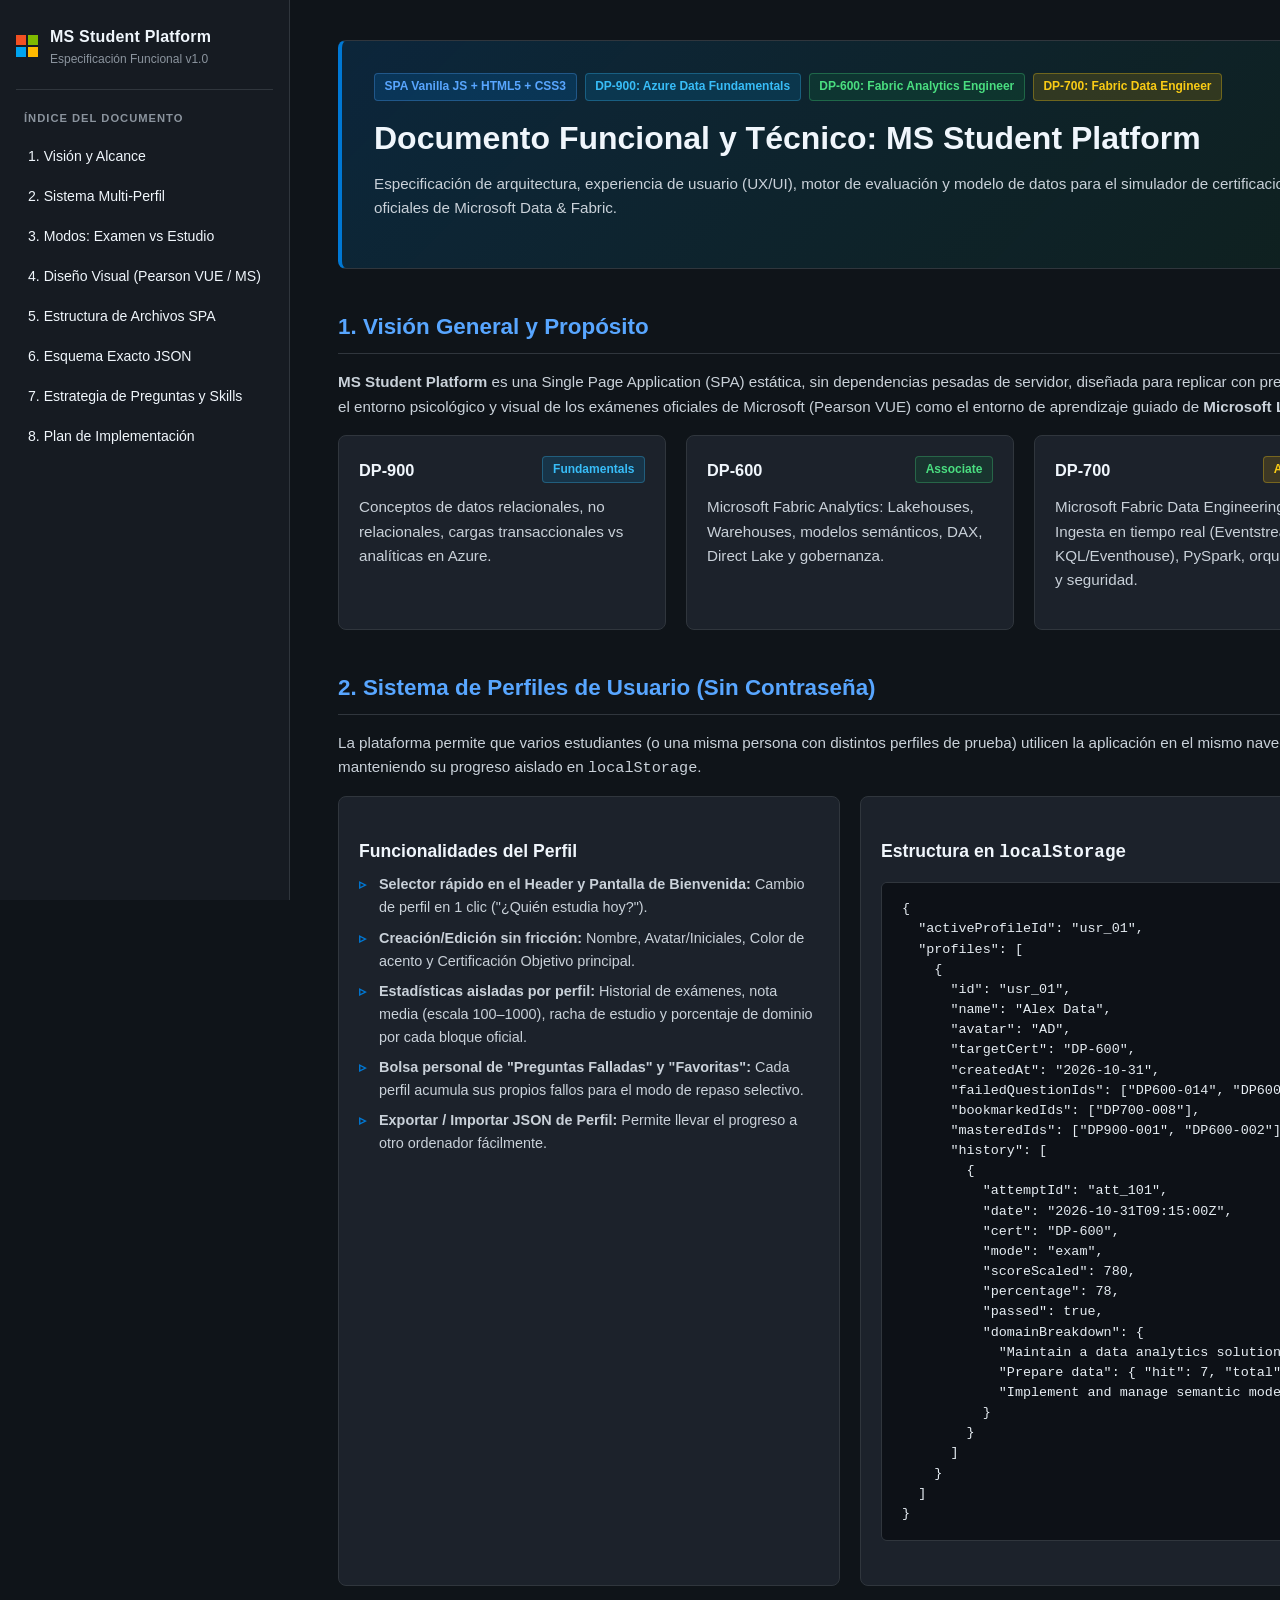
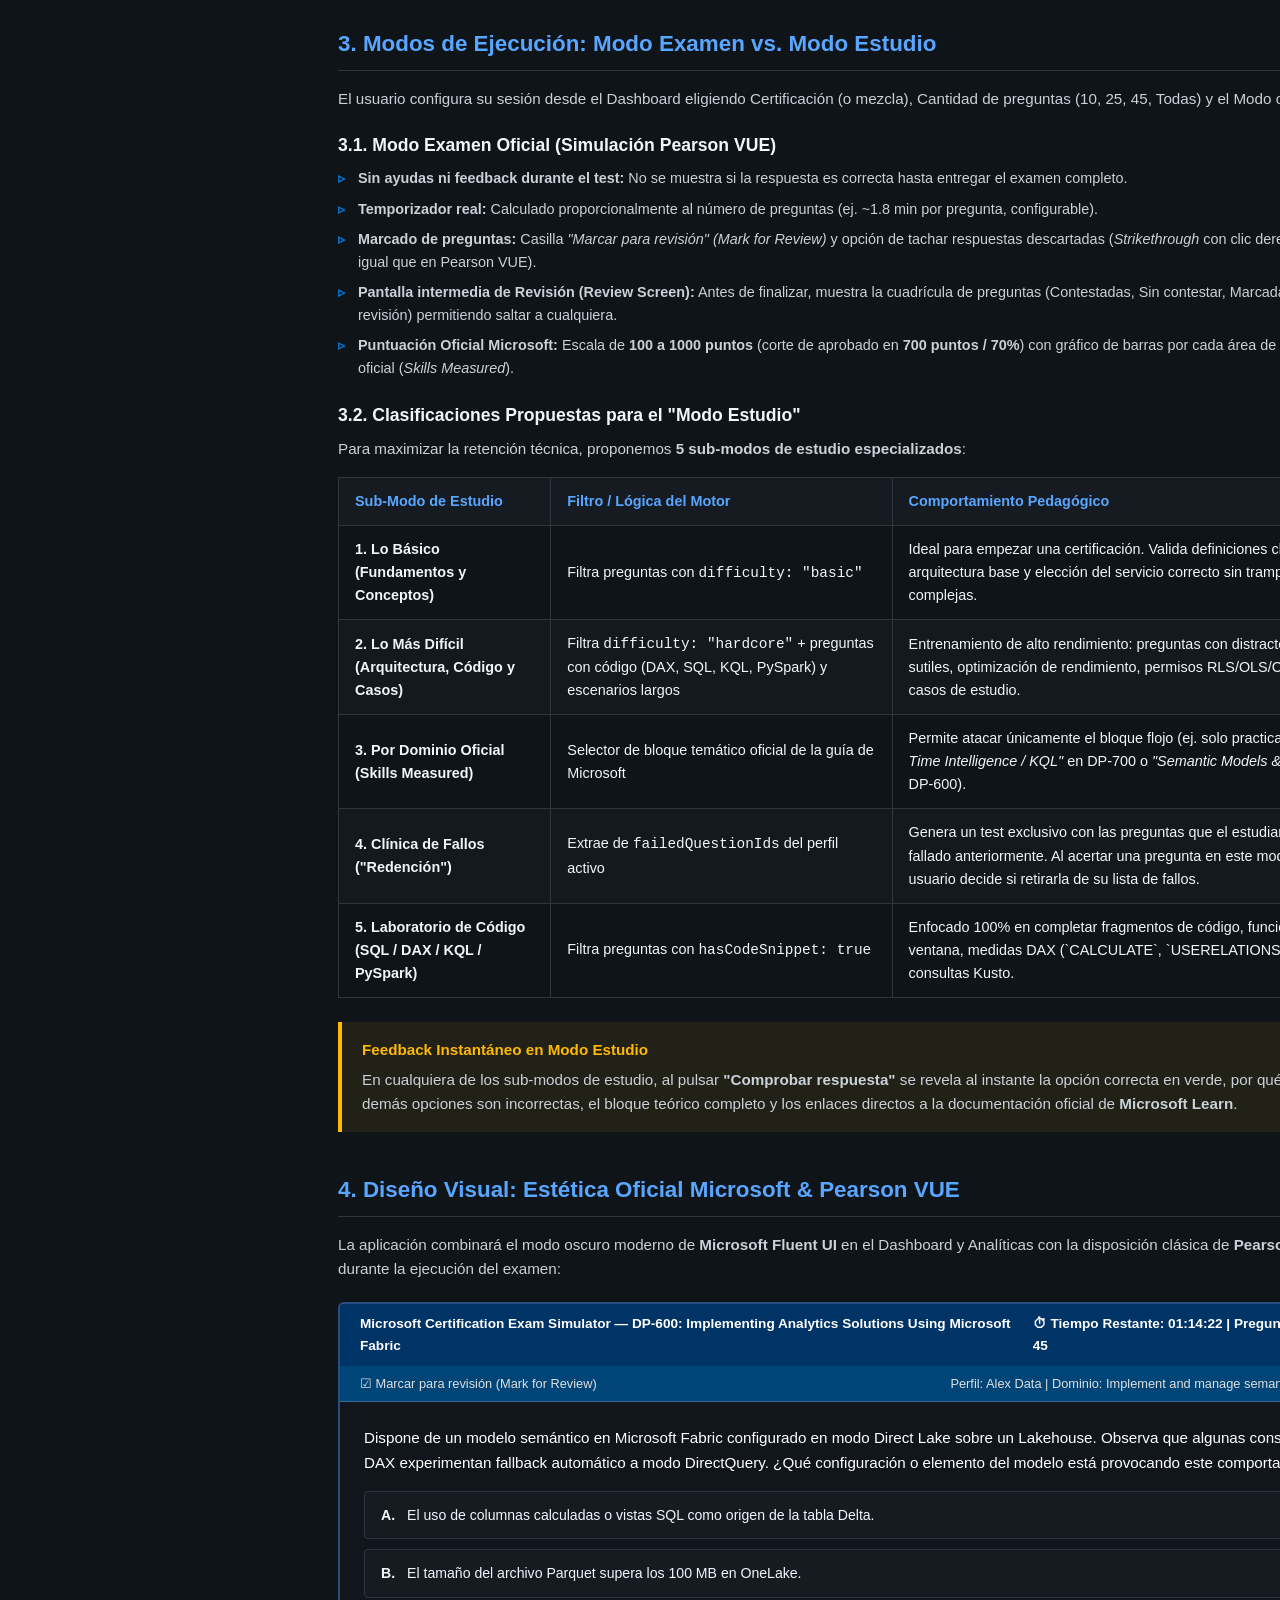
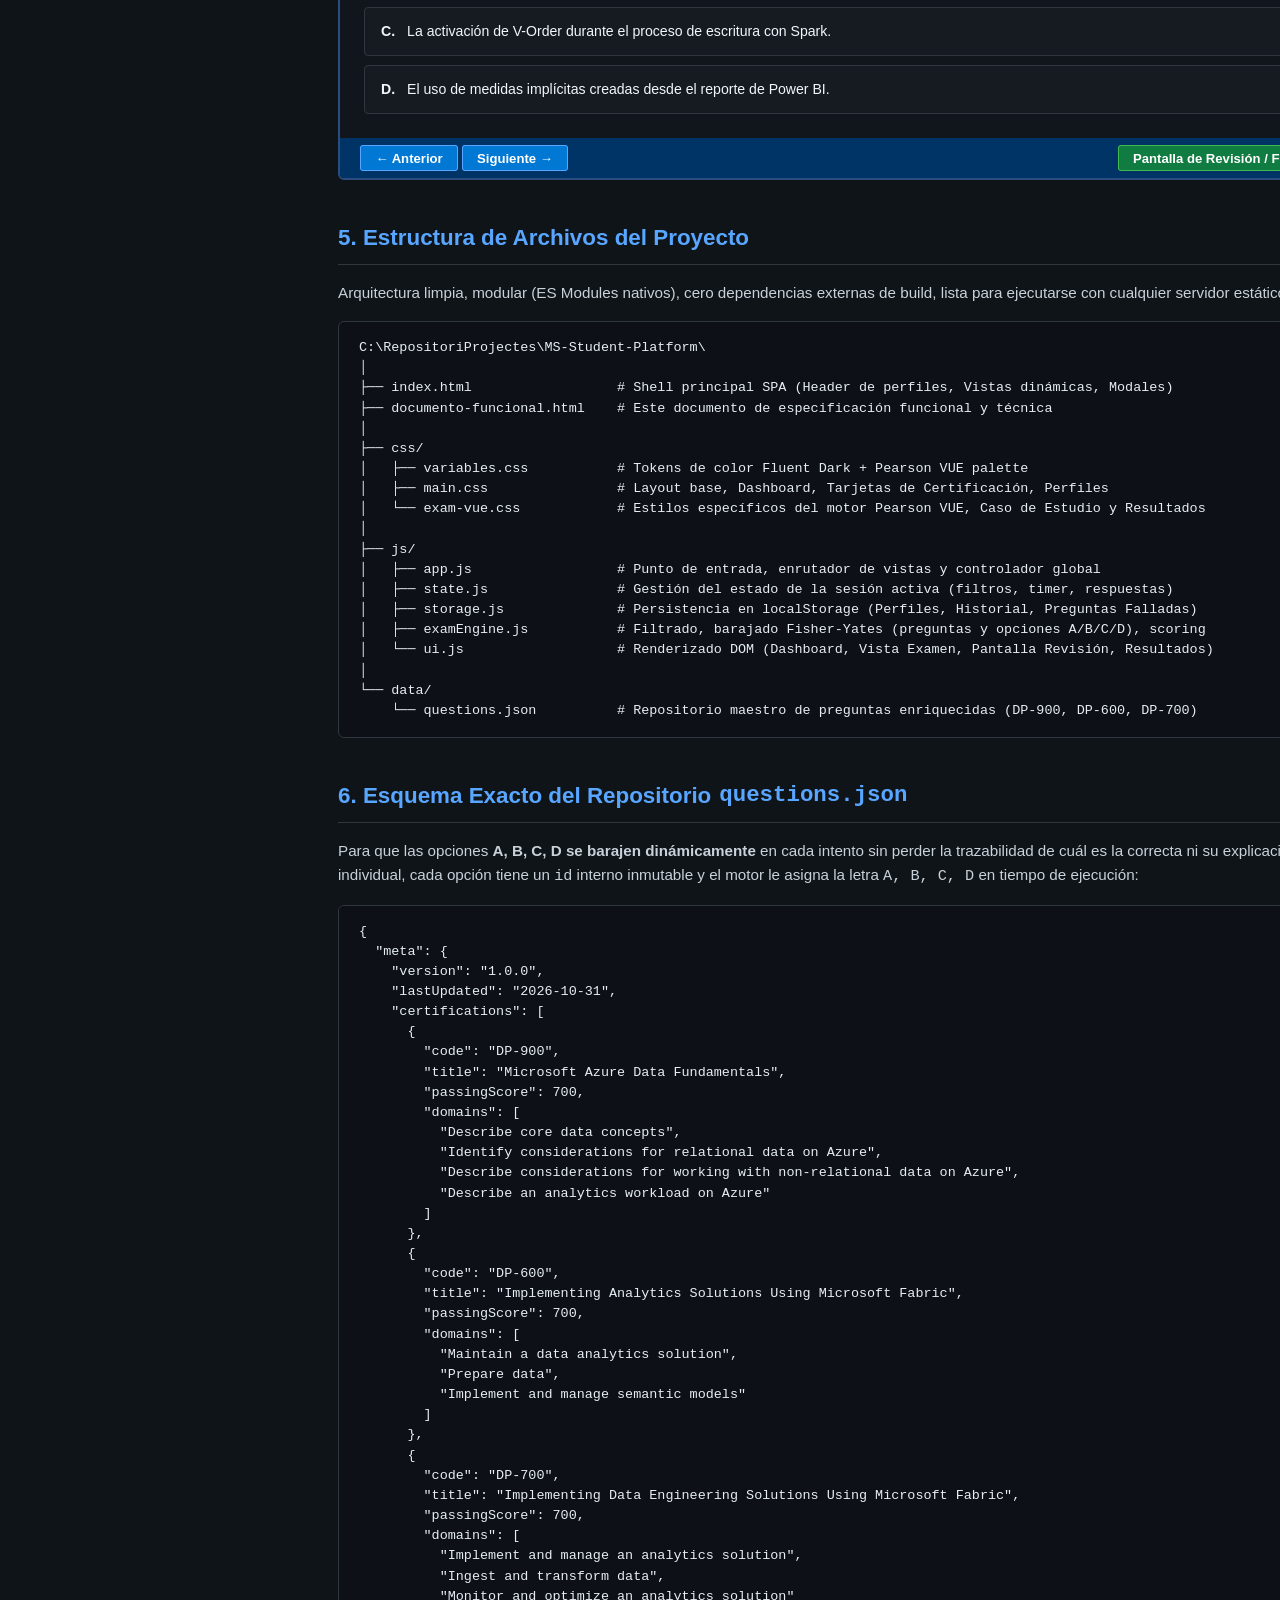
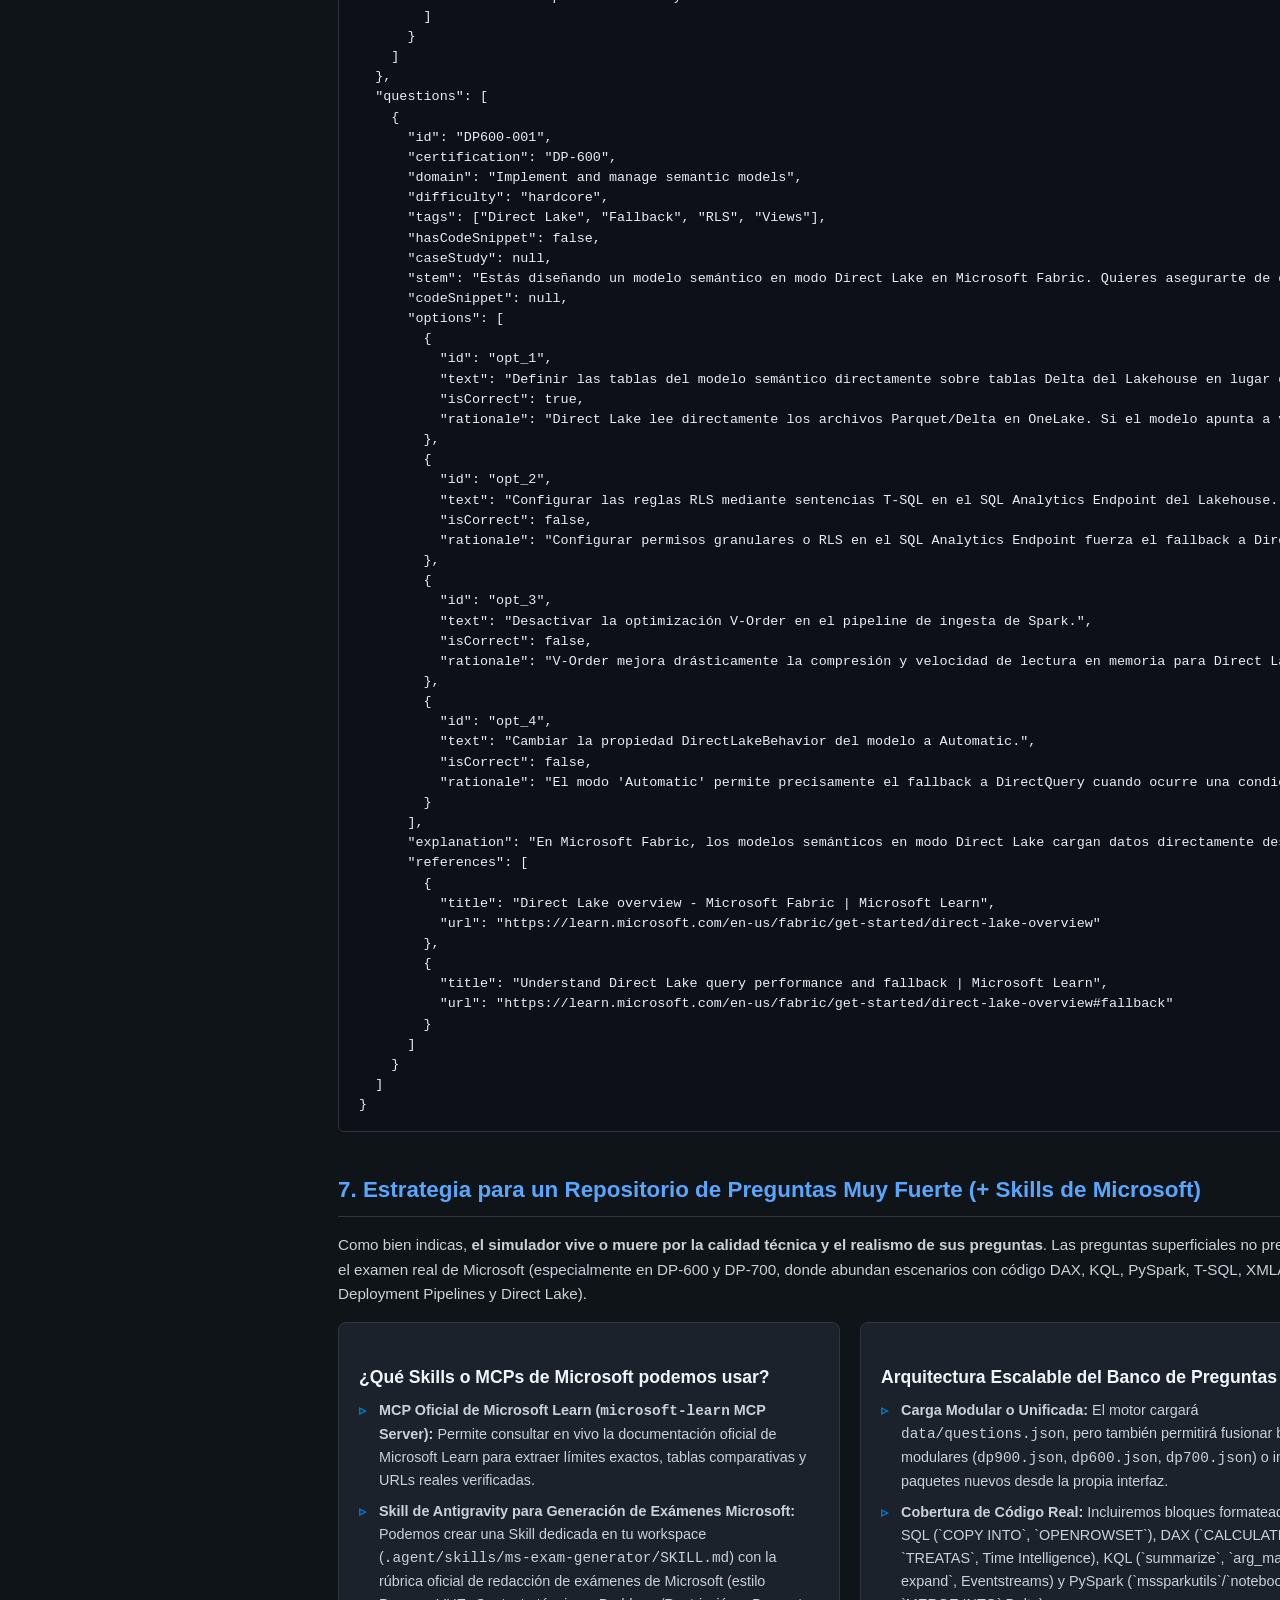
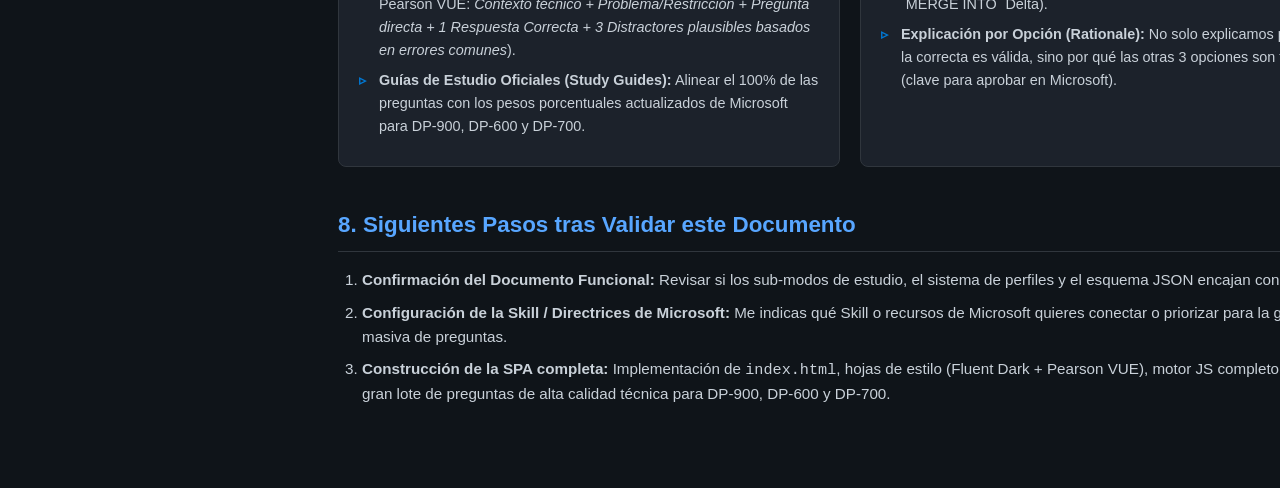
==== documento-funcional.html @ 96b25eed "feat: initial release of MS Student Platform SPA (DP-900, DP-600, DP-700)" ====
<!DOCTYPE html>
<html lang="es" class="dark">
<head>
  <meta charset="UTF-8" />
  <meta name="viewport" content="width=device-width, initial-scale=1.0" />
  <title>Documento Funcional y Técnico — MS Student Platform</title>
  <style>
    :root {
      --bg-primary: #0f1419;
      --bg-secondary: #161b22;
      --bg-card: #1c222b;
      --bg-vue-header: #003366;
      --bg-vue-bar: #004578;
      --text-primary: #f0f6fc;
      --text-secondary: #8b949e;
      --accent-ms: #0078d4;
      --accent-ms-hover: #2b88d8;
      --accent-fabric: #107c41;
      --accent-gold: #ffb900;
      --accent-danger: #f85149;
      --accent-success: #3fb950;
      --border-color: #30363d;
      --code-bg: #0d1117;
      --font-sans: 'Segoe UI', -apple-system, BlinkMacSystemFont, Roboto, Helvetica, Arial, sans-serif;
      --font-mono: 'Cascadia Code', 'Consolas', monospace;
    }

    * {
      box-sizing: border-box;
      margin: 0;
      padding: 0;
    }

    body {
      background-color: var(--bg-primary);
      color: var(--text-primary);
      font-family: var(--font-sans);
      line-height: 1.6;
      display: flex;
      min-height: 100vh;
    }

    /* Sidebar Navigation */
    aside.sidebar {
      width: 290px;
      background-color: var(--bg-secondary);
      border-right: 1px solid var(--border-color);
      position: fixed;
      top: 0;
      left: 0;
      bottom: 0;
      overflow-y: auto;
      padding: 1.5rem 1rem;
    }

    .brand {
      display: flex;
      align-items: center;
      gap: 0.75rem;
      padding-bottom: 1.25rem;
      margin-bottom: 1.25rem;
      border-bottom: 1px solid var(--border-color);
    }

    .ms-logo {
      display: grid;
      grid-template-columns: repeat(2, 10px);
      gap: 2px;
    }
    .ms-logo span { width: 10px; height: 10px; display: block; }
    .ms-logo span:nth-child(1) { background: #f25022; }
    .ms-logo span:nth-child(2) { background: #7fba00; }
    .ms-logo span:nth-child(3) { background: #00a4ef; }
    .ms-logo span:nth-child(4) { background: #ffb900; }

    .brand-title {
      font-size: 1rem;
      font-weight: 700;
      letter-spacing: 0.2px;
    }
    .brand-sub {
      font-size: 0.75rem;
      color: var(--text-secondary);
      display: block;
    }

    .nav-section-title {
      font-size: 0.7rem;
      text-transform: uppercase;
      letter-spacing: 1px;
      color: var(--text-secondary);
      margin: 1rem 0 0.5rem 0.5rem;
      font-weight: 600;
    }

    .nav-list {
      list-style: none;
    }

    .nav-list li a {
      display: block;
      padding: 0.55rem 0.75rem;
      color: var(--text-primary);
      text-decoration: none;
      font-size: 0.88rem;
      border-radius: 6px;
      transition: background 0.15s, color 0.15s;
    }

    .nav-list li a:hover {
      background-color: rgba(0, 120, 212, 0.15);
      color: #58a6ff;
    }

    /* Main Content */
    main.content {
      margin-left: 290px;
      flex: 1;
      max-width: 1120px;
      padding: 2.5rem 3rem 5rem;
    }

    .doc-header {
      background: linear-gradient(135deg, rgba(0,120,212,0.18), rgba(16,124,65,0.12));
      border: 1px solid var(--border-color);
      border-left: 4px solid var(--accent-ms);
      border-radius: 8px;
      padding: 2rem;
      margin-bottom: 2.5rem;
    }

    .badge-row {
      display: flex;
      flex-wrap: wrap;
      gap: 0.5rem;
      margin-bottom: 0.75rem;
    }

    .badge {
      font-size: 0.75rem;
      font-weight: 600;
      padding: 0.2rem 0.6rem;
      border-radius: 4px;
      background: rgba(0, 120, 212, 0.2);
      color: #58a6ff;
      border: 1px solid rgba(88, 166, 255, 0.3);
    }

    .badge.dp900 { background: rgba(0, 164, 239, 0.15); color: #38bdf8; border-color: rgba(56, 189, 248, 0.3); }
    .badge.dp600 { background: rgba(16, 124, 65, 0.2); color: #4ade80; border-color: rgba(74, 222, 128, 0.3); }
    .badge.dp700 { background: rgba(255, 185, 0, 0.15); color: #facc15; border-color: rgba(250, 204, 21, 0.3); }

    h1 {
      font-size: 2rem;
      margin-bottom: 0.5rem;
    }

    h2 {
      font-size: 1.4rem;
      margin: 2.5rem 0 1rem;
      padding-bottom: 0.5rem;
      border-bottom: 1px solid var(--border-color);
      color: #58a6ff;
      display: flex;
      align-items: center;
      gap: 0.5rem;
    }

    h3 {
      font-size: 1.1rem;
      margin: 1.25rem 0 0.5rem;
      color: var(--text-primary);
    }

    p {
      color: #c9d1d9;
      margin-bottom: 1rem;
      font-size: 0.95rem;
    }

    .grid-2, .grid-3 {
      display: grid;
      gap: 1.25rem;
      margin: 1rem 0 1.5rem;
    }
    .grid-2 { grid-template-columns: repeat(auto-fit, minmax(320px, 1fr)); }
    .grid-3 { grid-template-columns: repeat(auto-fit, minmax(260px, 1fr)); }

    .card {
      background-color: var(--bg-card);
      border: 1px solid var(--border-color);
      border-radius: 8px;
      padding: 1.25rem;
    }

    .card-header {
      display: flex;
      justify-content: space-between;
      align-items: center;
      margin-bottom: 0.75rem;
    }

    .card-title {
      font-weight: 600;
      font-size: 1.02rem;
      color: var(--text-primary);
    }

    ul.feature-list {
      list-style: none;
      margin: 0.5rem 0;
    }

    ul.feature-list li {
      position: relative;
      padding-left: 1.25rem;
      margin-bottom: 0.45rem;
      font-size: 0.9rem;
      color: #c9d1d9;
    }

    ul.feature-list li::before {
      content: "▹";
      position: absolute;
      left: 0;
      color: var(--accent-ms);
      font-weight: bold;
    }

    pre {
      background-color: var(--code-bg);
      border: 1px solid var(--border-color);
      border-radius: 6px;
      padding: 1rem 1.25rem;
      overflow-x: auto;
      font-family: var(--font-mono);
      font-size: 0.84rem;
      line-height: 1.5;
      color: #e6edf3;
      margin: 1rem 0 1.5rem;
    }

    /* Mockup Pearson VUE */
    .vue-mockup {
      border: 2px solid #2b4c7e;
      border-radius: 6px;
      overflow: hidden;
      margin: 1.25rem 0;
      background: #11161d;
    }

    .vue-top-bar {
      background: var(--bg-vue-header);
      color: #fff;
      padding: 0.6rem 1.25rem;
      display: flex;
      justify-content: space-between;
      align-items: center;
      font-size: 0.85rem;
      font-weight: 600;
    }

    .vue-sub-bar {
      background: var(--bg-vue-bar);
      color: #e1dfdd;
      padding: 0.45rem 1.25rem;
      display: flex;
      justify-content: space-between;
      align-items: center;
      font-size: 0.8rem;
      border-bottom: 1px solid #3b6998;
    }

    .vue-body {
      padding: 1.5rem;
    }

    .vue-option {
      border: 1px solid var(--border-color);
      background: var(--bg-secondary);
      padding: 0.75rem 1rem;
      border-radius: 4px;
      margin-top: 0.6rem;
      font-size: 0.88rem;
      display: flex;
      align-items: center;
      gap: 0.75rem;
    }

    .vue-footer {
      background: var(--bg-vue-header);
      padding: 0.6rem 1.25rem;
      display: flex;
      justify-content: space-between;
      font-size: 0.82rem;
    }

    .vue-btn {
      background: #0078d4;
      color: white;
      border: 1px solid #58a6ff;
      padding: 0.3rem 0.9rem;
      border-radius: 3px;
      font-weight: 600;
    }

    table {
      width: 100%;
      border-collapse: collapse;
      margin: 1rem 0 1.5rem;
      font-size: 0.9rem;
    }

    th, td {
      border: 1px solid var(--border-color);
      padding: 0.75rem 1rem;
      text-align: left;
    }

    th {
      background-color: var(--bg-secondary);
      color: #58a6ff;
      font-weight: 600;
    }

    tr:nth-child(even) {
      background-color: rgba(255, 255, 255, 0.02);
    }

    .callout {
      border-left: 4px solid var(--accent-gold);
      background: rgba(255, 185, 0, 0.08);
      padding: 1rem 1.25rem;
      border-radius: 0 6px 6px 0;
      margin: 1.25rem 0;
    }

    .callout-title {
      font-weight: 700;
      color: var(--accent-gold);
      margin-bottom: 0.35rem;
      font-size: 0.95rem;
    }
  </style>
</head>
<body>

  <aside class="sidebar">
    <div class="brand">
      <div class="ms-logo">
        <span></span><span></span><span></span><span></span>
      </div>
      <div>
        <span class="brand-title">MS Student Platform</span>
        <span class="brand-sub">Especificación Funcional v1.0</span>
      </div>
    </div>

    <div class="nav-section-title">Índice del Documento</div>
    <ul class="nav-list">
      <li><a href="#vision">1. Visión y Alcance</a></li>
      <li><a href="#perfiles">2. Sistema Multi-Perfil</a></li>
      <li><a href="#modos">3. Modos: Examen vs Estudio</a></li>
      <li><a href="#ui-ux">4. Diseño Visual (Pearson VUE / MS)</a></li>
      <li><a href="#arquitectura">5. Estructura de Archivos SPA</a></li>
      <li><a href="#json-schema">6. Esquema Exacto JSON</a></li>
      <li><a href="#banco-preguntas">7. Estrategia de Preguntas y Skills</a></li>
      <li><a href="#roadmap">8. Plan de Implementación</a></li>
    </ul>
  </aside>

  <main class="content">
    <header class="doc-header">
      <div class="badge-row">
        <span class="badge">SPA Vanilla JS + HTML5 + CSS3</span>
        <span class="badge dp900">DP-900: Azure Data Fundamentals</span>
        <span class="badge dp600">DP-600: Fabric Analytics Engineer</span>
        <span class="badge dp700">DP-700: Fabric Data Engineer</span>
      </div>
      <h1>Documento Funcional y Técnico: MS Student Platform</h1>
      <p>
        Especificación de arquitectura, experiencia de usuario (UX/UI), motor de evaluación y modelo de datos para el simulador de certificaciones oficiales de Microsoft Data &amp; Fabric.
      </p>
    </header>

    <!-- 1. VISION -->
    <section id="vision">
      <h2>1. Visión General y Propósito</h2>
      <p>
        <strong>MS Student Platform</strong> es una Single Page Application (SPA) estática, sin dependencias pesadas de servidor, diseñada para replicar con precisión tanto el entorno psicológico y visual de los exámenes oficiales de Microsoft (Pearson VUE) como el entorno de aprendizaje guiado de <strong>Microsoft Learn</strong>.
      </p>
      <div class="grid-3">
        <div class="card">
          <div class="card-header">
            <span class="card-title">DP-900</span>
            <span class="badge dp900">Fundamentals</span>
          </div>
          <p>Conceptos de datos relacionales, no relacionales, cargas transaccionales vs analíticas en Azure.</p>
        </div>
        <div class="card">
          <div class="card-header">
            <span class="card-title">DP-600</span>
            <span class="badge dp600">Associate</span>
          </div>
          <p>Microsoft Fabric Analytics: Lakehouses, Warehouses, modelos semánticos, DAX, Direct Lake y gobernanza.</p>
        </div>
        <div class="card">
          <div class="card-header">
            <span class="card-title">DP-700</span>
            <span class="badge dp700">Associate</span>
          </div>
          <p>Microsoft Fabric Data Engineering: Ingesta en tiempo real (Eventstreams, KQL/Eventhouse), PySpark, orquestación y seguridad.</p>
        </div>
      </div>
    </section>

    <!-- 2. PERFILES -->
    <section id="perfiles">
      <h2>2. Sistema de Perfiles de Usuario (Sin Contraseña)</h2>
      <p>
        La plataforma permite que varios estudiantes (o una misma persona con distintos perfiles de prueba) utilicen la aplicación en el mismo navegador manteniendo su progreso aislado en <code>localStorage</code>.
      </p>
      <div class="grid-2">
        <div class="card">
          <h3>Funcionalidades del Perfil</h3>
          <ul class="feature-list">
            <li><strong>Selector rápido en el Header y Pantalla de Bienvenida:</strong> Cambio de perfil en 1 clic ("¿Quién estudia hoy?").</li>
            <li><strong>Creación/Edición sin fricción:</strong> Nombre, Avatar/Iniciales, Color de acento y Certificación Objetivo principal.</li>
            <li><strong>Estadísticas aisladas por perfil:</strong> Historial de exámenes, nota media (escala 100–1000), racha de estudio y porcentaje de dominio por cada bloque oficial.</li>
            <li><strong>Bolsa personal de "Preguntas Falladas" y "Favoritas":</strong> Cada perfil acumula sus propios fallos para el modo de repaso selectivo.</li>
            <li><strong>Exportar / Importar JSON de Perfil:</strong> Permite llevar el progreso a otro ordenador fácilmente.</li>
          </ul>
        </div>
        <div class="card">
          <h3>Estructura en <code>localStorage</code></h3>
          <pre>{
  "activeProfileId": "usr_01",
  "profiles": [
    {
      "id": "usr_01",
      "name": "Alex Data",
      "avatar": "AD",
      "targetCert": "DP-600",
      "createdAt": "2026-10-31",
      "failedQuestionIds": ["DP600-014", "DP600-029"],
      "bookmarkedIds": ["DP700-008"],
      "masteredIds": ["DP900-001", "DP600-002"],
      "history": [
        {
          "attemptId": "att_101",
          "date": "2026-10-31T09:15:00Z",
          "cert": "DP-600",
          "mode": "exam",
          "scoreScaled": 780,
          "percentage": 78,
          "passed": true,
          "domainBreakdown": {
            "Maintain a data analytics solution": { "hit": 8, "total": 10 },
            "Prepare data": { "hit": 7, "total": 10 },
            "Implement and manage semantic models": { "hit": 8, "total": 10 }
          }
        }
      ]
    }
  ]
}</pre>
        </div>
      </div>
    </section>

    <!-- 3. MODOS -->
    <section id="modos">
      <h2>3. Modos de Ejecución: Modo Examen vs. Modo Estudio</h2>
      <p>
        El usuario configura su sesión desde el Dashboard eligiendo Certificación (o mezcla), Cantidad de preguntas (10, 25, 45, Todas) y el Modo operativo.
      </p>

      <h3>3.1. Modo Examen Oficial (Simulación Pearson VUE)</h3>
      <ul class="feature-list">
        <li><strong>Sin ayudas ni feedback durante el test:</strong> No se muestra si la respuesta es correcta hasta entregar el examen completo.</li>
        <li><strong>Temporizador real:</strong> Calculado proporcionalmente al número de preguntas (ej. ~1.8 min por pregunta, configurable).</li>
        <li><strong>Marcado de preguntas:</strong> Casilla <em>"Marcar para revisión" (Mark for Review)</em> y opción de tachar respuestas descartadas (<em>Strikethrough</em> con clic derecho o icono, igual que en Pearson VUE).</li>
        <li><strong>Pantalla intermedia de Revisión (Review Screen):</strong> Antes de finalizar, muestra la cuadrícula de preguntas (Contestadas, Sin contestar, Marcadas para revisión) permitiendo saltar a cualquiera.</li>
        <li><strong>Puntuación Oficial Microsoft:</strong> Escala de <strong>100 a 1000 puntos</strong> (corte de aprobado en <strong>700 puntos / 70%</strong>) con gráfico de barras por cada área de habilidad oficial (<em>Skills Measured</em>).</li>
      </ul>

      <h3>3.2. Clasificaciones Propuestas para el "Modo Estudio"</h3>
      <p>Para maximizar la retención técnica, proponemos <strong>5 sub-modos de estudio especializados</strong>:</p>

      <table>
        <thead>
          <tr>
            <th>Sub-Modo de Estudio</th>
            <th>Filtro / Lógica del Motor</th>
            <th>Comportamiento Pedagógico</th>
          </tr>
        </thead>
        <tbody>
          <tr>
            <td><strong>1. Lo Básico (Fundamentos y Conceptos)</strong></td>
            <td>Filtra preguntas con <code>difficulty: "basic"</code></td>
            <td>Ideal para empezar una certificación. Valida definiciones clave, arquitectura base y elección del servicio correcto sin trampas complejas.</td>
          </tr>
          <tr>
            <td><strong>2. Lo Más Difícil (Arquitectura, Código y Casos)</strong></td>
            <td>Filtra <code>difficulty: "hardcore"</code> + preguntas con código (DAX, SQL, KQL, PySpark) y escenarios largos</td>
            <td>Entrenamiento de alto rendimiento: preguntas con distractores muy sutiles, optimización de rendimiento, permisos RLS/OLS/CLS y casos de estudio.</td>
          </tr>
          <tr>
            <td><strong>3. Por Dominio Oficial (Skills Measured)</strong></td>
            <td>Selector de bloque temático oficial de la guía de Microsoft</td>
            <td>Permite atacar únicamente el bloque flojo (ej. solo practicar <em>"Real-Time Intelligence / KQL"</em> en DP-700 o <em>"Semantic Models &amp; DAX"</em> en DP-600).</td>
          </tr>
          <tr>
            <td><strong>4. Clínica de Fallos ("Redención")</strong></td>
            <td>Extrae de <code>failedQuestionIds</code> del perfil activo</td>
            <td>Genera un test exclusivo con las preguntas que el estudiante ha fallado anteriormente. Al acertar una pregunta en este modo, el usuario decide si retirarla de su lista de fallos.</td>
          </tr>
          <tr>
            <td><strong>5. Laboratorio de Código (SQL / DAX / KQL / PySpark)</strong></td>
            <td>Filtra preguntas con <code>hasCodeSnippet: true</code></td>
            <td>Enfocado 100% en completar fragmentos de código, funciones ventana, medidas DAX (`CALCULATE`, `USERELATIONSHIP`) y consultas Kusto.</td>
          </tr>
        </tbody>
      </table>

      <div class="callout">
        <div class="callout-title">Feedback Instantáneo en Modo Estudio</div>
        <p style="margin:0">
          En cualquiera de los sub-modos de estudio, al pulsar <strong>"Comprobar respuesta"</strong> se revela al instante la opción correcta en verde, por qué las demás opciones son incorrectas, el bloque teórico completo y los enlaces directos a la documentación oficial de <strong>Microsoft Learn</strong>.
        </p>
      </div>
    </section>

    <!-- 4. UI / UX -->
    <section id="ui-ux">
      <h2>4. Diseño Visual: Estética Oficial Microsoft &amp; Pearson VUE</h2>
      <p>
        La aplicación combinará el modo oscuro moderno de <strong>Microsoft Fluent UI</strong> en el Dashboard y Analíticas con la disposición clásica de <strong>Pearson VUE</strong> durante la ejecución del examen:
      </p>

      <div class="vue-mockup">
        <div class="vue-top-bar">
          <span>Microsoft Certification Exam Simulator — DP-600: Implementing Analytics Solutions Using Microsoft Fabric</span>
          <span>⏱ Tiempo Restante: 01:14:22 | Pregunta 12 de 45</span>
        </div>
        <div class="vue-sub-bar">
          <span>☑ Marcar para revisión (Mark for Review)</span>
          <span>Perfil: Alex Data | Dominio: Implement and manage semantic models</span>
        </div>
        <div class="vue-body">
          <p style="color:#fff; font-weight:500;">
            Dispone de un modelo semántico en Microsoft Fabric configurado en modo Direct Lake sobre un Lakehouse. Observa que algunas consultas DAX experimentan fallback automático a modo DirectQuery. ¿Qué configuración o elemento del modelo está provocando este comportamiento?
          </p>
          <div class="vue-option"><strong>A.</strong> El uso de columnas calculadas o vistas SQL como origen de la tabla Delta.</div>
          <div class="vue-option"><strong>B.</strong> El tamaño del archivo Parquet supera los 100 MB en OneLake.</div>
          <div class="vue-option"><strong>C.</strong> La activación de V-Order durante el proceso de escritura con Spark.</div>
          <div class="vue-option"><strong>D.</strong> El uso de medidas implícitas creadas desde el reporte de Power BI.</div>
        </div>
        <div class="vue-footer">
          <div>
            <span class="vue-btn">← Anterior</span>
            <span class="vue-btn">Siguiente →</span>
          </div>
          <div>
            <span class="vue-btn" style="background:#107c41; border-color:#3fb950;">Pantalla de Revisión / Finalizar</span>
          </div>
        </div>
      </div>
    </section>

    <!-- 5. ARQUITECTURA -->
    <section id="arquitectura">
      <h2>5. Estructura de Archivos del Proyecto</h2>
      <p>
        Arquitectura limpia, modular (ES Modules nativos), cero dependencias externas de build, lista para ejecutarse con cualquier servidor estático local:
      </p>
      <pre>C:\RepositoriProjectes\MS-Student-Platform\
│
├── index.html                  # Shell principal SPA (Header de perfiles, Vistas dinámicas, Modales)
├── documento-funcional.html    # Este documento de especificación funcional y técnica
│
├── css/
│   ├── variables.css           # Tokens de color Fluent Dark + Pearson VUE palette
│   ├── main.css                # Layout base, Dashboard, Tarjetas de Certificación, Perfiles
│   └── exam-vue.css            # Estilos específicos del motor Pearson VUE, Caso de Estudio y Resultados
│
├── js/
│   ├── app.js                  # Punto de entrada, enrutador de vistas y controlador global
│   ├── state.js                # Gestión del estado de la sesión activa (filtros, timer, respuestas)
│   ├── storage.js              # Persistencia en localStorage (Perfiles, Historial, Preguntas Falladas)
│   ├── examEngine.js           # Filtrado, barajado Fisher-Yates (preguntas y opciones A/B/C/D), scoring
│   └── ui.js                   # Renderizado DOM (Dashboard, Vista Examen, Pantalla Revisión, Resultados)
│
└── data/
    └── questions.json          # Repositorio maestro de preguntas enriquecidas (DP-900, DP-600, DP-700)</pre>
    </section>

    <!-- 6. ESQUEMA JSON -->
    <section id="json-schema">
      <h2>6. Esquema Exacto del Repositorio <code>questions.json</code></h2>
      <p>
        Para que las opciones <strong>A, B, C, D se barajen dinámicamente</strong> en cada intento sin perder la trazabilidad de cuál es la correcta ni su explicación individual, cada opción tiene un <code>id</code> interno inmutable y el motor le asigna la letra <code>A, B, C, D</code> en tiempo de ejecución:
      </p>
      <pre>{
  "meta": {
    "version": "1.0.0",
    "lastUpdated": "2026-10-31",
    "certifications": [
      {
        "code": "DP-900",
        "title": "Microsoft Azure Data Fundamentals",
        "passingScore": 700,
        "domains": [
          "Describe core data concepts",
          "Identify considerations for relational data on Azure",
          "Describe considerations for working with non-relational data on Azure",
          "Describe an analytics workload on Azure"
        ]
      },
      {
        "code": "DP-600",
        "title": "Implementing Analytics Solutions Using Microsoft Fabric",
        "passingScore": 700,
        "domains": [
          "Maintain a data analytics solution",
          "Prepare data",
          "Implement and manage semantic models"
        ]
      },
      {
        "code": "DP-700",
        "title": "Implementing Data Engineering Solutions Using Microsoft Fabric",
        "passingScore": 700,
        "domains": [
          "Implement and manage an analytics solution",
          "Ingest and transform data",
          "Monitor and optimize an analytics solution"
        ]
      }
    ]
  },
  "questions": [
    {
      "id": "DP600-001",
      "certification": "DP-600",
      "domain": "Implement and manage semantic models",
      "difficulty": "hardcore",
      "tags": ["Direct Lake", "Fallback", "RLS", "Views"],
      "hasCodeSnippet": false,
      "caseStudy": null,
      "stem": "Estás diseñando un modelo semántico en modo Direct Lake en Microsoft Fabric. Quieres asegurarte de que las consultas DAX nunca hagan fallback a modo DirectQuery y que se aplique seguridad a nivel de fila (RLS). ¿Qué dos acciones debes realizar o evitar? (Nota: En el examen de opción única se evalúa la condición crítica).",
      "codeSnippet": null,
      "options": [
        {
          "id": "opt_1",
          "text": "Definir las tablas del modelo semántico directamente sobre tablas Delta del Lakehouse en lugar de vistas del SQL Analytics Endpoint, y configurar RLS en el modelo semántico.",
          "isCorrect": true,
          "rationale": "Direct Lake lee directamente los archivos Parquet/Delta en OneLake. Si el modelo apunta a vistas SQL o si el RLS se define en el endpoint SQL en lugar del modelo semántico, Direct Lake hace fallback a DirectQuery."
        },
        {
          "id": "opt_2",
          "text": "Configurar las reglas RLS mediante sentencias T-SQL en el SQL Analytics Endpoint del Lakehouse.",
          "isCorrect": false,
          "rationale": "Configurar permisos granulares o RLS en el SQL Analytics Endpoint fuerza el fallback a DirectQuery para poder evaluar la seguridad SQL."
        },
        {
          "id": "opt_3",
          "text": "Desactivar la optimización V-Order en el pipeline de ingesta de Spark.",
          "isCorrect": false,
          "rationale": "V-Order mejora drásticamente la compresión y velocidad de lectura en memoria para Direct Lake; desactivarlo degrada el rendimiento."
        },
        {
          "id": "opt_4",
          "text": "Cambiar la propiedad DirectLakeBehavior del modelo a Automatic.",
          "isCorrect": false,
          "rationale": "El modo 'Automatic' permite precisamente el fallback a DirectQuery cuando ocurre una condición no soportada; para prohibirlo se usa 'DirectLakeOnly'."
        }
      ],
      "explanation": "En Microsoft Fabric, los modelos semánticos en modo Direct Lake cargan datos directamente desde archivos Delta/Parquet en OneLake hacia el motor VertiPaq sin necesidad de importación programada. Sin embargo, si una tabla se basa en una vista del SQL Analytics Endpoint, o utiliza columnas calculadas o seguridad SQL a nivel de fila en el endpoint SQL, el motor realiza un fallback a DirectQuery.",
      "references": [
        {
          "title": "Direct Lake overview - Microsoft Fabric | Microsoft Learn",
          "url": "https://learn.microsoft.com/en-us/fabric/get-started/direct-lake-overview"
        },
        {
          "title": "Understand Direct Lake query performance and fallback | Microsoft Learn",
          "url": "https://learn.microsoft.com/en-us/fabric/get-started/direct-lake-overview#fallback"
        }
      ]
    }
  ]
}</pre>
    </section>

    <!-- 7. BANCO DE PREGUNTAS Y SKILLS -->
    <section id="banco-preguntas">
      <h2>7. Estrategia para un Repositorio de Preguntas Muy Fuerte (+ Skills de Microsoft)</h2>
      <p>
        Como bien indicas, <strong>el simulador vive o muere por la calidad técnica y el realismo de sus preguntas</strong>. Las preguntas superficiales no preparan para el examen real de Microsoft (especialmente en DP-600 y DP-700, donde abundan escenarios con código DAX, KQL, PySpark, T-SQL, XMLA, Deployment Pipelines y Direct Lake).
      </p>

      <div class="grid-2">
        <div class="card">
          <h3>¿Qué Skills o MCPs de Microsoft podemos usar?</h3>
          <ul class="feature-list">
            <li><strong>MCP Oficial de Microsoft Learn (<code>microsoft-learn</code> MCP Server):</strong> Permite consultar en vivo la documentación oficial de Microsoft Learn para extraer límites exactos, tablas comparativas y URLs reales verificadas.</li>
            <li><strong>Skill de Antigravity para Generación de Exámenes Microsoft:</strong> Podemos crear una Skill dedicada en tu workspace (<code>.agent/skills/ms-exam-generator/SKILL.md</code>) con la rúbrica oficial de redacción de exámenes de Microsoft (estilo Pearson VUE: <em>Contexto técnico + Problema/Restricción + Pregunta directa + 1 Respuesta Correcta + 3 Distractores plausibles basados en errores comunes</em>).</li>
            <li><strong>Guías de Estudio Oficiales (Study Guides):</strong> Alinear el 100% de las preguntas con los pesos porcentuales actualizados de Microsoft para DP-900, DP-600 y DP-700.</li>
          </ul>
        </div>
        <div class="card">
          <h3>Arquitectura Escalable del Banco de Preguntas</h3>
          <ul class="feature-list">
            <li><strong>Carga Modular o Unificada:</strong> El motor cargará <code>data/questions.json</code>, pero también permitirá fusionar bancos modulares (<code>dp900.json</code>, <code>dp600.json</code>, <code>dp700.json</code>) o importar paquetes nuevos desde la propia interfaz.</li>
            <li><strong>Cobertura de Código Real:</strong> Incluiremos bloques formateados de T-SQL (`COPY INTO`, `OPENROWSET`), DAX (`CALCULATE`, `TREATAS`, Time Intelligence), KQL (`summarize`, `arg_max`, `mv-expand`, Eventstreams) y PySpark (`mssparkutils`/`notebookutils`, `MERGE INTO` Delta).</li>
            <li><strong>Explicación por Opción (Rationale):</strong> No solo explicamos por qué la correcta es válida, sino por qué las otras 3 opciones son falsas (clave para aprobar en Microsoft).</li>
          </ul>
        </div>
      </div>
    </section>

    <!-- 8. ROADMAP -->
    <section id="roadmap">
      <h2>8. Siguientes Pasos tras Validar este Documento</h2>
      <ol style="margin-left: 1.5rem; color: #c9d1d9; font-size: 0.95rem;">
        <li style="margin-bottom: 0.5rem;"><strong>Confirmación del Documento Funcional:</strong> Revisar si los sub-modos de estudio, el sistema de perfiles y el esquema JSON encajan con tu visión.</li>
        <li style="margin-bottom: 0.5rem;"><strong>Configuración de la Skill / Directrices de Microsoft:</strong> Me indicas qué Skill o recursos de Microsoft quieres conectar o priorizar para la generación masiva de preguntas.</li>
        <li style="margin-bottom: 0.5rem;"><strong>Construcción de la SPA completa:</strong> Implementación de <code>index.html</code>, hojas de estilo (Fluent Dark + Pearson VUE), motor JS completo y el primer gran lote de preguntas de alta calidad técnica para DP-900, DP-600 y DP-700.</li>
      </ol>
    </section>
  </main>

</body>
</html>
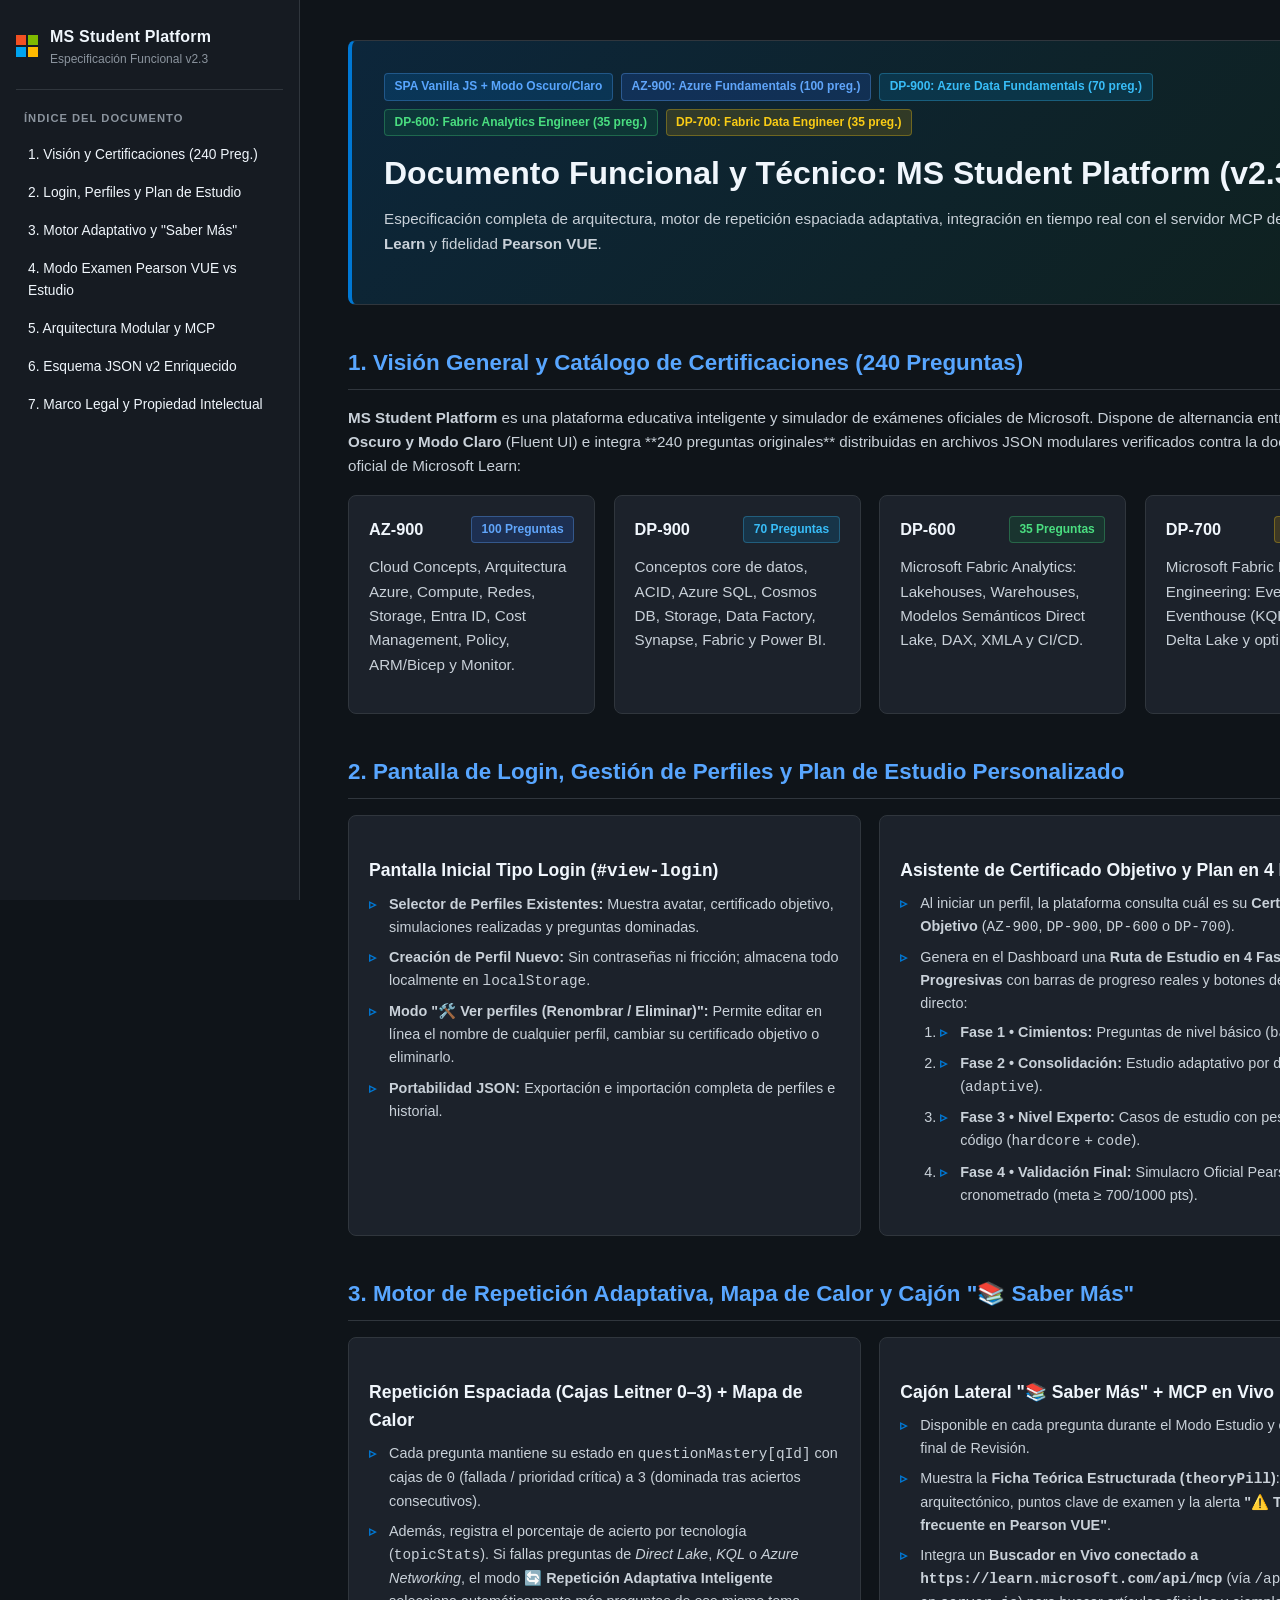
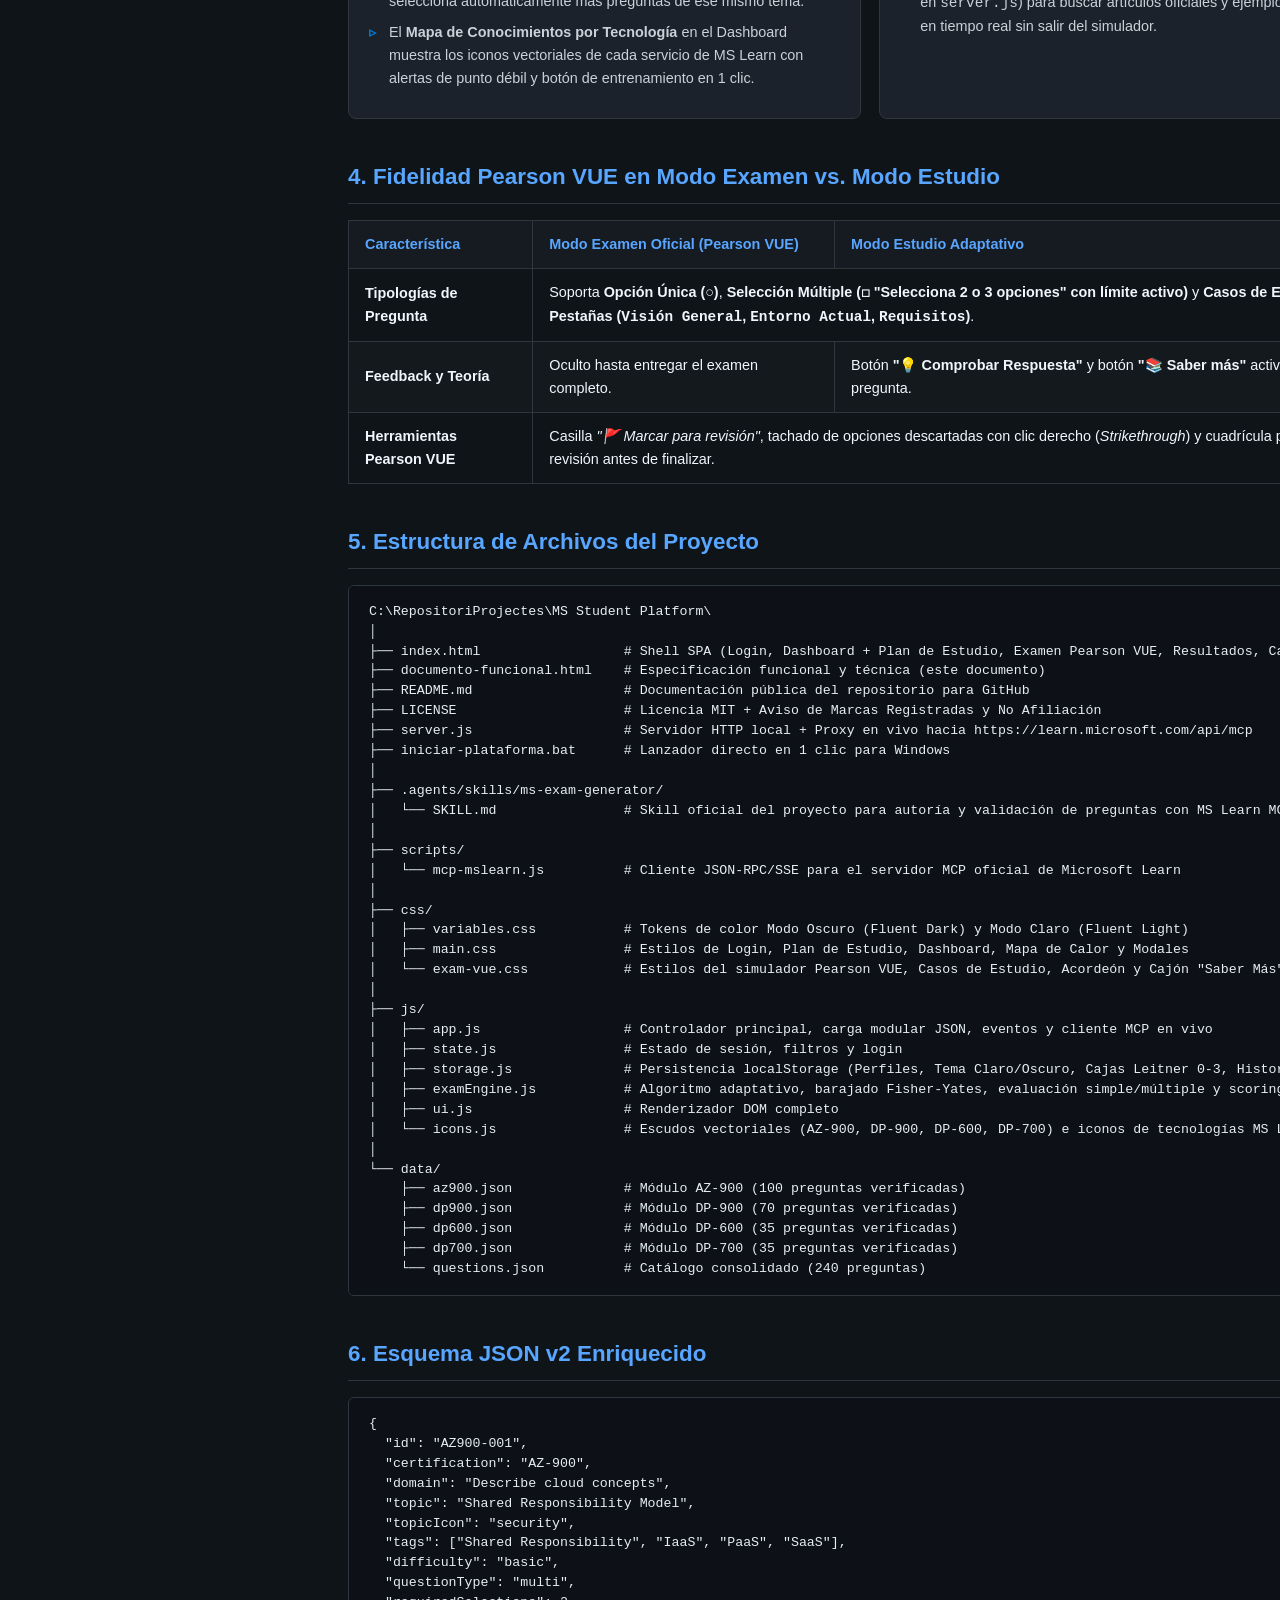
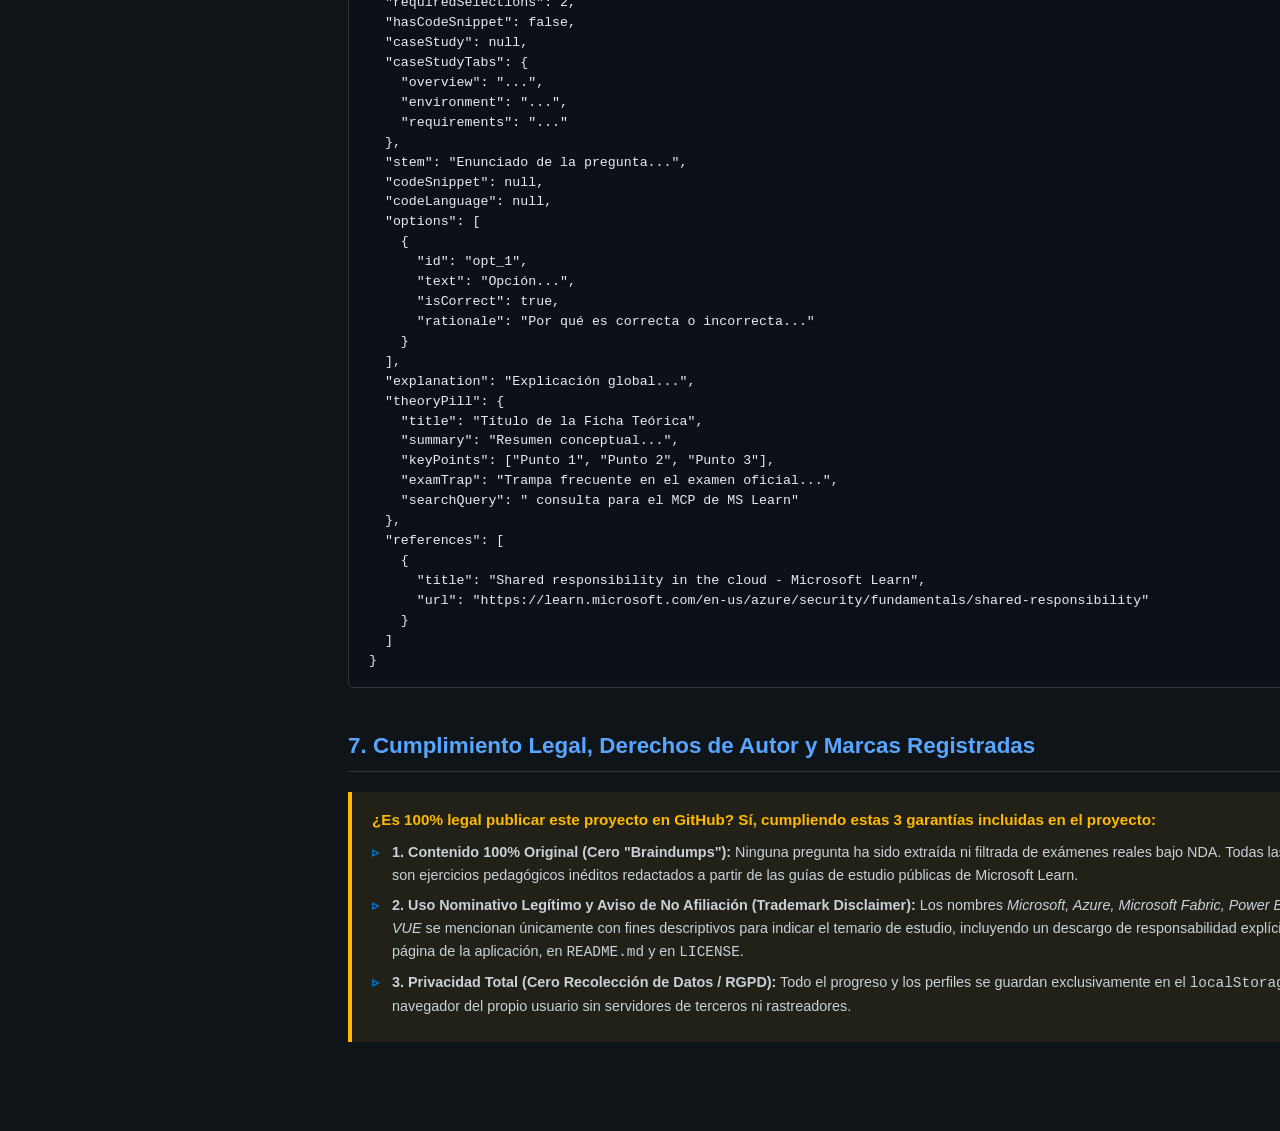
==== commit 50b015b2: "feat(az900): expand AZ-900 to 100 questions, add README, LICENSE, legal disclaimer and docs v2.3 (24" ====
--- a/documento-funcional.html
+++ b/documento-funcional.html
@@ -3,7 +3,7 @@
 <head>
   <meta charset="UTF-8" />
   <meta name="viewport" content="width=device-width, initial-scale=1.0" />
-  <title>Documento Funcional y Técnico — MS Student Platform</title>
+  <title>Documento Funcional y Técnico v2.3 — MS Student Platform</title>
   <style>
     :root {
       --bg-primary: #0f1419;
@@ -14,7 +14,6 @@
       --text-primary: #f0f6fc;
       --text-secondary: #8b949e;
       --accent-ms: #0078d4;
-      --accent-ms-hover: #2b88d8;
       --accent-fabric: #107c41;
       --accent-gold: #ffb900;
       --accent-danger: #f85149;
@@ -40,9 +39,8 @@
       min-height: 100vh;
     }
 
-    /* Sidebar Navigation */
     aside.sidebar {
-      width: 290px;
+      width: 300px;
       background-color: var(--bg-secondary);
       border-right: 1px solid var(--border-color);
       position: fixed;
@@ -99,10 +97,10 @@
 
     .nav-list li a {
       display: block;
-      padding: 0.55rem 0.75rem;
+      padding: 0.5rem 0.75rem;
       color: var(--text-primary);
       text-decoration: none;
-      font-size: 0.88rem;
+      font-size: 0.86rem;
       border-radius: 6px;
       transition: background 0.15s, color 0.15s;
     }
@@ -112,11 +110,10 @@
       color: #58a6ff;
     }
 
-    /* Main Content */
     main.content {
-      margin-left: 290px;
+      margin-left: 300px;
       flex: 1;
-      max-width: 1120px;
+      max-width: 1140px;
       padding: 2.5rem 3rem 5rem;
     }
 
@@ -146,15 +143,12 @@
       border: 1px solid rgba(88, 166, 255, 0.3);
     }
 
+    .badge.az900 { background: rgba(37, 99, 235, 0.2); color: #60a5fa; border-color: rgba(96, 165, 250, 0.35); }
     .badge.dp900 { background: rgba(0, 164, 239, 0.15); color: #38bdf8; border-color: rgba(56, 189, 248, 0.3); }
     .badge.dp600 { background: rgba(16, 124, 65, 0.2); color: #4ade80; border-color: rgba(74, 222, 128, 0.3); }
     .badge.dp700 { background: rgba(255, 185, 0, 0.15); color: #facc15; border-color: rgba(250, 204, 21, 0.3); }
 
-    h1 {
-      font-size: 2rem;
-      margin-bottom: 0.5rem;
-    }
-
+    h1 { font-size: 2rem; margin-bottom: 0.5rem; }
     h2 {
       font-size: 1.4rem;
       margin: 2.5rem 0 1rem;
@@ -165,26 +159,16 @@
       align-items: center;
       gap: 0.5rem;
     }
-
-    h3 {
-      font-size: 1.1rem;
-      margin: 1.25rem 0 0.5rem;
-      color: var(--text-primary);
-    }
-
-    p {
-      color: #c9d1d9;
-      margin-bottom: 1rem;
-      font-size: 0.95rem;
-    }
-
-    .grid-2, .grid-3 {
+    h3 { font-size: 1.1rem; margin: 1.25rem 0 0.5rem; color: var(--text-primary); }
+    p { color: #c9d1d9; margin-bottom: 1rem; font-size: 0.95rem; }
+
+    .grid-2, .grid-4 {
       display: grid;
-      gap: 1.25rem;
+      gap: 1.15rem;
       margin: 1rem 0 1.5rem;
     }
     .grid-2 { grid-template-columns: repeat(auto-fit, minmax(320px, 1fr)); }
-    .grid-3 { grid-template-columns: repeat(auto-fit, minmax(260px, 1fr)); }
+    .grid-4 { grid-template-columns: repeat(auto-fit, minmax(220px, 1fr)); }
 
     .card {
       background-color: var(--bg-card);
@@ -201,16 +185,12 @@
     }
 
     .card-title {
-      font-weight: 600;
+      font-weight: 700;
       font-size: 1.02rem;
       color: var(--text-primary);
     }
 
-    ul.feature-list {
-      list-style: none;
-      margin: 0.5rem 0;
-    }
-
+    ul.feature-list { list-style: none; margin: 0.5rem 0; }
     ul.feature-list li {
       position: relative;
       padding-left: 1.25rem;
@@ -218,7 +198,6 @@
       font-size: 0.9rem;
       color: #c9d1d9;
     }
-
     ul.feature-list li::before {
       content: "▹";
       position: absolute;
@@ -234,74 +213,10 @@
       padding: 1rem 1.25rem;
       overflow-x: auto;
       font-family: var(--font-mono);
-      font-size: 0.84rem;
+      font-size: 0.83rem;
       line-height: 1.5;
       color: #e6edf3;
       margin: 1rem 0 1.5rem;
-    }
-
-    /* Mockup Pearson VUE */
-    .vue-mockup {
-      border: 2px solid #2b4c7e;
-      border-radius: 6px;
-      overflow: hidden;
-      margin: 1.25rem 0;
-      background: #11161d;
-    }
-
-    .vue-top-bar {
-      background: var(--bg-vue-header);
-      color: #fff;
-      padding: 0.6rem 1.25rem;
-      display: flex;
-      justify-content: space-between;
-      align-items: center;
-      font-size: 0.85rem;
-      font-weight: 600;
-    }
-
-    .vue-sub-bar {
-      background: var(--bg-vue-bar);
-      color: #e1dfdd;
-      padding: 0.45rem 1.25rem;
-      display: flex;
-      justify-content: space-between;
-      align-items: center;
-      font-size: 0.8rem;
-      border-bottom: 1px solid #3b6998;
-    }
-
-    .vue-body {
-      padding: 1.5rem;
-    }
-
-    .vue-option {
-      border: 1px solid var(--border-color);
-      background: var(--bg-secondary);
-      padding: 0.75rem 1rem;
-      border-radius: 4px;
-      margin-top: 0.6rem;
-      font-size: 0.88rem;
-      display: flex;
-      align-items: center;
-      gap: 0.75rem;
-    }
-
-    .vue-footer {
-      background: var(--bg-vue-header);
-      padding: 0.6rem 1.25rem;
-      display: flex;
-      justify-content: space-between;
-      font-size: 0.82rem;
-    }
-
-    .vue-btn {
-      background: #0078d4;
-      color: white;
-      border: 1px solid #58a6ff;
-      padding: 0.3rem 0.9rem;
-      border-radius: 3px;
-      font-weight: 600;
     }
 
     table {
@@ -323,9 +238,7 @@
       font-weight: 600;
     }
 
-    tr:nth-child(even) {
-      background-color: rgba(255, 255, 255, 0.02);
-    }
+    tr:nth-child(even) { background-color: rgba(255, 255, 255, 0.02); }
 
     .callout {
       border-left: 4px solid var(--accent-gold);
@@ -352,382 +265,259 @@
       </div>
       <div>
         <span class="brand-title">MS Student Platform</span>
-        <span class="brand-sub">Especificación Funcional v1.0</span>
+        <span class="brand-sub">Especificación Funcional v2.3</span>
       </div>
     </div>
 
     <div class="nav-section-title">Índice del Documento</div>
     <ul class="nav-list">
-      <li><a href="#vision">1. Visión y Alcance</a></li>
-      <li><a href="#perfiles">2. Sistema Multi-Perfil</a></li>
-      <li><a href="#modos">3. Modos: Examen vs Estudio</a></li>
-      <li><a href="#ui-ux">4. Diseño Visual (Pearson VUE / MS)</a></li>
-      <li><a href="#arquitectura">5. Estructura de Archivos SPA</a></li>
-      <li><a href="#json-schema">6. Esquema Exacto JSON</a></li>
-      <li><a href="#banco-preguntas">7. Estrategia de Preguntas y Skills</a></li>
-      <li><a href="#roadmap">8. Plan de Implementación</a></li>
+      <li><a href="#vision">1. Visión y Certificaciones (240 Preg.)</a></li>
+      <li><a href="#login-perfiles">2. Login, Perfiles y Plan de Estudio</a></li>
+      <li><a href="#adaptativo">3. Motor Adaptativo y "Saber Más"</a></li>
+      <li><a href="#modos">4. Modo Examen Pearson VUE vs Estudio</a></li>
+      <li><a href="#arquitectura">5. Arquitectura Modular y MCP</a></li>
+      <li><a href="#json-schema">6. Esquema JSON v2 Enriquecido</a></li>
+      <li><a href="#legal">7. Marco Legal y Propiedad Intelectual</a></li>
     </ul>
   </aside>
 
   <main class="content">
     <header class="doc-header">
       <div class="badge-row">
-        <span class="badge">SPA Vanilla JS + HTML5 + CSS3</span>
-        <span class="badge dp900">DP-900: Azure Data Fundamentals</span>
-        <span class="badge dp600">DP-600: Fabric Analytics Engineer</span>
-        <span class="badge dp700">DP-700: Fabric Data Engineer</span>
-      </div>
-      <h1>Documento Funcional y Técnico: MS Student Platform</h1>
+        <span class="badge">SPA Vanilla JS + Modo Oscuro/Claro</span>
+        <span class="badge az900">AZ-900: Azure Fundamentals (100 preg.)</span>
+        <span class="badge dp900">DP-900: Azure Data Fundamentals (70 preg.)</span>
+        <span class="badge dp600">DP-600: Fabric Analytics Engineer (35 preg.)</span>
+        <span class="badge dp700">DP-700: Fabric Data Engineer (35 preg.)</span>
+      </div>
+      <h1>Documento Funcional y Técnico: MS Student Platform (v2.3)</h1>
       <p>
-        Especificación de arquitectura, experiencia de usuario (UX/UI), motor de evaluación y modelo de datos para el simulador de certificaciones oficiales de Microsoft Data &amp; Fabric.
+        Especificación completa de arquitectura, motor de repetición espaciada adaptativa, integración en tiempo real con el servidor MCP de <strong>Microsoft Learn</strong> y fidelidad <strong>Pearson VUE</strong>.
       </p>
     </header>
 
     <!-- 1. VISION -->
     <section id="vision">
-      <h2>1. Visión General y Propósito</h2>
+      <h2>1. Visión General y Catálogo de Certificaciones (240 Preguntas)</h2>
       <p>
-        <strong>MS Student Platform</strong> es una Single Page Application (SPA) estática, sin dependencias pesadas de servidor, diseñada para replicar con precisión tanto el entorno psicológico y visual de los exámenes oficiales de Microsoft (Pearson VUE) como el entorno de aprendizaje guiado de <strong>Microsoft Learn</strong>.
+        <strong>MS Student Platform</strong> es una plataforma educativa inteligente y simulador de exámenes oficiales de Microsoft. Dispone de alternancia entre <strong>Modo Oscuro y Modo Claro</strong> (Fluent UI) e integra **240 preguntas originales** distribuidas en archivos JSON modulares verificados contra la documentación oficial de Microsoft Learn:
       </p>
-      <div class="grid-3">
+      <div class="grid-4">
+        <div class="card">
+          <div class="card-header">
+            <span class="card-title">AZ-900</span>
+            <span class="badge az900">100 Preguntas</span>
+          </div>
+          <p>Cloud Concepts, Arquitectura Azure, Compute, Redes, Storage, Entra ID, Cost Management, Policy, ARM/Bicep y Monitor.</p>
+        </div>
         <div class="card">
           <div class="card-header">
             <span class="card-title">DP-900</span>
-            <span class="badge dp900">Fundamentals</span>
+            <span class="badge dp900">70 Preguntas</span>
           </div>
-          <p>Conceptos de datos relacionales, no relacionales, cargas transaccionales vs analíticas en Azure.</p>
+          <p>Conceptos core de datos, ACID, Azure SQL, Cosmos DB, Storage, Data Factory, Synapse, Fabric y Power BI.</p>
         </div>
         <div class="card">
           <div class="card-header">
             <span class="card-title">DP-600</span>
-            <span class="badge dp600">Associate</span>
+            <span class="badge dp600">35 Preguntas</span>
           </div>
-          <p>Microsoft Fabric Analytics: Lakehouses, Warehouses, modelos semánticos, DAX, Direct Lake y gobernanza.</p>
+          <p>Microsoft Fabric Analytics: Lakehouses, Warehouses, Modelos Semánticos Direct Lake, DAX, XMLA y CI/CD.</p>
         </div>
         <div class="card">
           <div class="card-header">
             <span class="card-title">DP-700</span>
-            <span class="badge dp700">Associate</span>
+            <span class="badge dp700">35 Preguntas</span>
           </div>
-          <p>Microsoft Fabric Data Engineering: Ingesta en tiempo real (Eventstreams, KQL/Eventhouse), PySpark, orquestación y seguridad.</p>
-        </div>
-      </div>
-    </section>
-
-    <!-- 2. PERFILES -->
-    <section id="perfiles">
-      <h2>2. Sistema de Perfiles de Usuario (Sin Contraseña)</h2>
-      <p>
-        La plataforma permite que varios estudiantes (o una misma persona con distintos perfiles de prueba) utilicen la aplicación en el mismo navegador manteniendo su progreso aislado en <code>localStorage</code>.
-      </p>
+          <p>Microsoft Fabric Data Engineering: Eventstreams, Eventhouse (KQL), PySpark, Delta Lake y optimización.</p>
+        </div>
+      </div>
+    </section>
+
+    <!-- 2. LOGIN Y PLAN DE ESTUDIO -->
+    <section id="login-perfiles">
+      <h2>2. Pantalla de Login, Gestión de Perfiles y Plan de Estudio Personalizado</h2>
       <div class="grid-2">
         <div class="card">
-          <h3>Funcionalidades del Perfil</h3>
+          <h3>Pantalla Inicial Tipo Login (<code>#view-login</code>)</h3>
           <ul class="feature-list">
-            <li><strong>Selector rápido en el Header y Pantalla de Bienvenida:</strong> Cambio de perfil en 1 clic ("¿Quién estudia hoy?").</li>
-            <li><strong>Creación/Edición sin fricción:</strong> Nombre, Avatar/Iniciales, Color de acento y Certificación Objetivo principal.</li>
-            <li><strong>Estadísticas aisladas por perfil:</strong> Historial de exámenes, nota media (escala 100–1000), racha de estudio y porcentaje de dominio por cada bloque oficial.</li>
-            <li><strong>Bolsa personal de "Preguntas Falladas" y "Favoritas":</strong> Cada perfil acumula sus propios fallos para el modo de repaso selectivo.</li>
-            <li><strong>Exportar / Importar JSON de Perfil:</strong> Permite llevar el progreso a otro ordenador fácilmente.</li>
+            <li><strong>Selector de Perfiles Existentes:</strong> Muestra avatar, certificado objetivo, simulaciones realizadas y preguntas dominadas.</li>
+            <li><strong>Creación de Perfil Nuevo:</strong> Sin contraseñas ni fricción; almacena todo localmente en <code>localStorage</code>.</li>
+            <li><strong>Modo "🛠️ Ver perfiles (Renombrar / Eliminar)":</strong> Permite editar en línea el nombre de cualquier perfil, cambiar su certificado objetivo o eliminarlo.</li>
+            <li><strong>Portabilidad JSON:</strong> Exportación e importación completa de perfiles e historial.</li>
           </ul>
         </div>
         <div class="card">
-          <h3>Estructura en <code>localStorage</code></h3>
-          <pre>{
-  "activeProfileId": "usr_01",
-  "profiles": [
-    {
-      "id": "usr_01",
-      "name": "Alex Data",
-      "avatar": "AD",
-      "targetCert": "DP-600",
-      "createdAt": "2026-10-31",
-      "failedQuestionIds": ["DP600-014", "DP600-029"],
-      "bookmarkedIds": ["DP700-008"],
-      "masteredIds": ["DP900-001", "DP600-002"],
-      "history": [
-        {
-          "attemptId": "att_101",
-          "date": "2026-10-31T09:15:00Z",
-          "cert": "DP-600",
-          "mode": "exam",
-          "scoreScaled": 780,
-          "percentage": 78,
-          "passed": true,
-          "domainBreakdown": {
-            "Maintain a data analytics solution": { "hit": 8, "total": 10 },
-            "Prepare data": { "hit": 7, "total": 10 },
-            "Implement and manage semantic models": { "hit": 8, "total": 10 }
-          }
-        }
-      ]
-    }
-  ]
-}</pre>
-        </div>
-      </div>
-    </section>
-
-    <!-- 3. MODOS -->
+          <h3>Asistente de Certificado Objetivo y Plan en 4 Fases</h3>
+          <ul class="feature-list">
+            <li>Al iniciar un perfil, la plataforma consulta cuál es su <strong>Certificado Objetivo</strong> (<code>AZ-900</code>, <code>DP-900</code>, <code>DP-600</code> o <code>DP-700</code>).</li>
+            <li>Genera en el Dashboard una <strong>Ruta de Estudio en 4 Fases Progresivas</strong> con barras de progreso reales y botones de lanzamiento directo:
+              <ol style="margin-left:1.25rem; margin-top:0.35rem;">
+                <li><strong>Fase 1 • Cimientos:</strong> Preguntas de nivel básico (<code>basic</code>).</li>
+                <li><strong>Fase 2 • Consolidación:</strong> Estudio adaptativo por dominios (<code>adaptive</code>).</li>
+                <li><strong>Fase 3 • Nivel Experto:</strong> Casos de estudio con pestañas y código (<code>hardcore</code> + <code>code</code>).</li>
+                <li><strong>Fase 4 • Validación Final:</strong> Simulacro Oficial Pearson VUE cronometrado (meta &ge; 700/1000 pts).</li>
+              </ol>
+            </li>
+          </ul>
+        </div>
+      </div>
+    </section>
+
+    <!-- 3. MOTOR ADAPTATIVO Y SABER MAS -->
+    <section id="adaptativo">
+      <h2>3. Motor de Repetición Adaptativa, Mapa de Calor y Cajón "📚 Saber Más"</h2>
+      <div class="grid-2">
+        <div class="card">
+          <h3>Repetición Espaciada (Cajas Leitner 0–3) + Mapa de Calor</h3>
+          <ul class="feature-list">
+            <li>Cada pregunta mantiene su estado en <code>questionMastery[qId]</code> con cajas de <code>0</code> (fallada / prioridad crítica) a <code>3</code> (dominada tras aciertos consecutivos).</li>
+            <li>Además, registra el porcentaje de acierto por tecnología (<code>topicStats</code>). Si fallas preguntas de <em>Direct Lake</em>, <em>KQL</em> o <em>Azure Networking</em>, el modo <strong>🔄 Repetición Adaptativa Inteligente</strong> selecciona automáticamente más preguntas de ese mismo tema.</li>
+            <li>El <strong>Mapa de Conocimientos por Tecnología</strong> en el Dashboard muestra los iconos vectoriales de cada servicio de MS Learn con alertas de punto débil y botón de entrenamiento en 1 clic.</li>
+          </ul>
+        </div>
+        <div class="card">
+          <h3>Cajón Lateral "📚 Saber Más" + MCP en Vivo</h3>
+          <ul class="feature-list">
+            <li>Disponible en cada pregunta durante el Modo Estudio y en la pantalla final de Revisión.</li>
+            <li>Muestra la <strong>Ficha Teórica Estructurada (<code>theoryPill</code>)</strong>: resumen arquitectónico, puntos clave de examen y la alerta <strong>"⚠️ Trampa frecuente en Pearson VUE"</strong>.</li>
+            <li>Integra un <strong>Buscador en Vivo conectado a <code>https://learn.microsoft.com/api/mcp</code></strong> (vía <code>/api/mslearn</code> en <code>server.js</code>) para buscar artículos oficiales y ejemplos de código en tiempo real sin salir del simulador.</li>
+          </ul>
+        </div>
+      </div>
+    </section>
+
+    <!-- 4. MODOS -->
     <section id="modos">
-      <h2>3. Modos de Ejecución: Modo Examen vs. Modo Estudio</h2>
-      <p>
-        El usuario configura su sesión desde el Dashboard eligiendo Certificación (o mezcla), Cantidad de preguntas (10, 25, 45, Todas) y el Modo operativo.
-      </p>
-
-      <h3>3.1. Modo Examen Oficial (Simulación Pearson VUE)</h3>
-      <ul class="feature-list">
-        <li><strong>Sin ayudas ni feedback durante el test:</strong> No se muestra si la respuesta es correcta hasta entregar el examen completo.</li>
-        <li><strong>Temporizador real:</strong> Calculado proporcionalmente al número de preguntas (ej. ~1.8 min por pregunta, configurable).</li>
-        <li><strong>Marcado de preguntas:</strong> Casilla <em>"Marcar para revisión" (Mark for Review)</em> y opción de tachar respuestas descartadas (<em>Strikethrough</em> con clic derecho o icono, igual que en Pearson VUE).</li>
-        <li><strong>Pantalla intermedia de Revisión (Review Screen):</strong> Antes de finalizar, muestra la cuadrícula de preguntas (Contestadas, Sin contestar, Marcadas para revisión) permitiendo saltar a cualquiera.</li>
-        <li><strong>Puntuación Oficial Microsoft:</strong> Escala de <strong>100 a 1000 puntos</strong> (corte de aprobado en <strong>700 puntos / 70%</strong>) con gráfico de barras por cada área de habilidad oficial (<em>Skills Measured</em>).</li>
-      </ul>
-
-      <h3>3.2. Clasificaciones Propuestas para el "Modo Estudio"</h3>
-      <p>Para maximizar la retención técnica, proponemos <strong>5 sub-modos de estudio especializados</strong>:</p>
-
+      <h2>4. Fidelidad Pearson VUE en Modo Examen vs. Modo Estudio</h2>
       <table>
         <thead>
           <tr>
-            <th>Sub-Modo de Estudio</th>
-            <th>Filtro / Lógica del Motor</th>
-            <th>Comportamiento Pedagógico</th>
+            <th>Característica</th>
+            <th>Modo Examen Oficial (Pearson VUE)</th>
+            <th>Modo Estudio Adaptativo</th>
           </tr>
         </thead>
         <tbody>
           <tr>
-            <td><strong>1. Lo Básico (Fundamentos y Conceptos)</strong></td>
-            <td>Filtra preguntas con <code>difficulty: "basic"</code></td>
-            <td>Ideal para empezar una certificación. Valida definiciones clave, arquitectura base y elección del servicio correcto sin trampas complejas.</td>
+            <td><strong>Tipologías de Pregunta</strong></td>
+            <td colspan="2">
+              Soporta <strong>Opción Única (<code>○</code>)</strong>, <strong>Selección Múltiple (<code>☐</code> "Selecciona 2 o 3 opciones" con límite activo)</strong> y <strong>Casos de Estudio con Pestañas (<code>Visión General</code>, <code>Entorno Actual</code>, <code>Requisitos</code>)</strong>.
+            </td>
           </tr>
           <tr>
-            <td><strong>2. Lo Más Difícil (Arquitectura, Código y Casos)</strong></td>
-            <td>Filtra <code>difficulty: "hardcore"</code> + preguntas con código (DAX, SQL, KQL, PySpark) y escenarios largos</td>
-            <td>Entrenamiento de alto rendimiento: preguntas con distractores muy sutiles, optimización de rendimiento, permisos RLS/OLS/CLS y casos de estudio.</td>
+            <td><strong>Feedback y Teoría</strong></td>
+            <td>Oculto hasta entregar el examen completo.</td>
+            <td>Botón <strong>"💡 Comprobar Respuesta"</strong> y botón <strong>"📚 Saber más"</strong> activos en cada pregunta.</td>
           </tr>
           <tr>
-            <td><strong>3. Por Dominio Oficial (Skills Measured)</strong></td>
-            <td>Selector de bloque temático oficial de la guía de Microsoft</td>
-            <td>Permite atacar únicamente el bloque flojo (ej. solo practicar <em>"Real-Time Intelligence / KQL"</em> en DP-700 o <em>"Semantic Models &amp; DAX"</em> en DP-600).</td>
-          </tr>
-          <tr>
-            <td><strong>4. Clínica de Fallos ("Redención")</strong></td>
-            <td>Extrae de <code>failedQuestionIds</code> del perfil activo</td>
-            <td>Genera un test exclusivo con las preguntas que el estudiante ha fallado anteriormente. Al acertar una pregunta en este modo, el usuario decide si retirarla de su lista de fallos.</td>
-          </tr>
-          <tr>
-            <td><strong>5. Laboratorio de Código (SQL / DAX / KQL / PySpark)</strong></td>
-            <td>Filtra preguntas con <code>hasCodeSnippet: true</code></td>
-            <td>Enfocado 100% en completar fragmentos de código, funciones ventana, medidas DAX (`CALCULATE`, `USERELATIONSHIP`) y consultas Kusto.</td>
+            <td><strong>Herramientas Pearson VUE</strong></td>
+            <td colspan="2">
+              Casilla <em>"🚩 Marcar para revisión"</em>, tachado de opciones descartadas con clic derecho (<em>Strikethrough</em>) y cuadrícula previa de revisión antes de finalizar.
+            </td>
           </tr>
         </tbody>
       </table>
-
-      <div class="callout">
-        <div class="callout-title">Feedback Instantáneo en Modo Estudio</div>
-        <p style="margin:0">
-          En cualquiera de los sub-modos de estudio, al pulsar <strong>"Comprobar respuesta"</strong> se revela al instante la opción correcta en verde, por qué las demás opciones son incorrectas, el bloque teórico completo y los enlaces directos a la documentación oficial de <strong>Microsoft Learn</strong>.
-        </p>
-      </div>
-    </section>
-
-    <!-- 4. UI / UX -->
-    <section id="ui-ux">
-      <h2>4. Diseño Visual: Estética Oficial Microsoft &amp; Pearson VUE</h2>
-      <p>
-        La aplicación combinará el modo oscuro moderno de <strong>Microsoft Fluent UI</strong> en el Dashboard y Analíticas con la disposición clásica de <strong>Pearson VUE</strong> durante la ejecución del examen:
-      </p>
-
-      <div class="vue-mockup">
-        <div class="vue-top-bar">
-          <span>Microsoft Certification Exam Simulator — DP-600: Implementing Analytics Solutions Using Microsoft Fabric</span>
-          <span>⏱ Tiempo Restante: 01:14:22 | Pregunta 12 de 45</span>
-        </div>
-        <div class="vue-sub-bar">
-          <span>☑ Marcar para revisión (Mark for Review)</span>
-          <span>Perfil: Alex Data | Dominio: Implement and manage semantic models</span>
-        </div>
-        <div class="vue-body">
-          <p style="color:#fff; font-weight:500;">
-            Dispone de un modelo semántico en Microsoft Fabric configurado en modo Direct Lake sobre un Lakehouse. Observa que algunas consultas DAX experimentan fallback automático a modo DirectQuery. ¿Qué configuración o elemento del modelo está provocando este comportamiento?
-          </p>
-          <div class="vue-option"><strong>A.</strong> El uso de columnas calculadas o vistas SQL como origen de la tabla Delta.</div>
-          <div class="vue-option"><strong>B.</strong> El tamaño del archivo Parquet supera los 100 MB en OneLake.</div>
-          <div class="vue-option"><strong>C.</strong> La activación de V-Order durante el proceso de escritura con Spark.</div>
-          <div class="vue-option"><strong>D.</strong> El uso de medidas implícitas creadas desde el reporte de Power BI.</div>
-        </div>
-        <div class="vue-footer">
-          <div>
-            <span class="vue-btn">← Anterior</span>
-            <span class="vue-btn">Siguiente →</span>
-          </div>
-          <div>
-            <span class="vue-btn" style="background:#107c41; border-color:#3fb950;">Pantalla de Revisión / Finalizar</span>
-          </div>
-        </div>
-      </div>
     </section>
 
     <!-- 5. ARQUITECTURA -->
     <section id="arquitectura">
       <h2>5. Estructura de Archivos del Proyecto</h2>
-      <p>
-        Arquitectura limpia, modular (ES Modules nativos), cero dependencias externas de build, lista para ejecutarse con cualquier servidor estático local:
-      </p>
-      <pre>C:\RepositoriProjectes\MS-Student-Platform\
+      <pre>C:\RepositoriProjectes\MS Student Platform\
 │
-├── index.html                  # Shell principal SPA (Header de perfiles, Vistas dinámicas, Modales)
-├── documento-funcional.html    # Este documento de especificación funcional y técnica
+├── index.html                  # Shell SPA (Login, Dashboard + Plan de Estudio, Examen Pearson VUE, Resultados, Cajón "Saber Más")
+├── documento-funcional.html    # Especificación funcional y técnica (este documento)
+├── README.md                   # Documentación pública del repositorio para GitHub
+├── LICENSE                     # Licencia MIT + Aviso de Marcas Registradas y No Afiliación
+├── server.js                   # Servidor HTTP local + Proxy en vivo hacia https://learn.microsoft.com/api/mcp
+├── iniciar-plataforma.bat      # Lanzador directo en 1 clic para Windows
+│
+├── .agents/skills/ms-exam-generator/
+│   └── SKILL.md                # Skill oficial del proyecto para autoría y validación de preguntas con MS Learn MCP
+│
+├── scripts/
+│   └── mcp-mslearn.js          # Cliente JSON-RPC/SSE para el servidor MCP oficial de Microsoft Learn
 │
 ├── css/
-│   ├── variables.css           # Tokens de color Fluent Dark + Pearson VUE palette
-│   ├── main.css                # Layout base, Dashboard, Tarjetas de Certificación, Perfiles
-│   └── exam-vue.css            # Estilos específicos del motor Pearson VUE, Caso de Estudio y Resultados
+│   ├── variables.css           # Tokens de color Modo Oscuro (Fluent Dark) y Modo Claro (Fluent Light)
+│   ├── main.css                # Estilos de Login, Plan de Estudio, Dashboard, Mapa de Calor y Modales
+│   └── exam-vue.css            # Estilos del simulador Pearson VUE, Casos de Estudio, Acordeón y Cajón "Saber Más"
 │
 ├── js/
-│   ├── app.js                  # Punto de entrada, enrutador de vistas y controlador global
-│   ├── state.js                # Gestión del estado de la sesión activa (filtros, timer, respuestas)
-│   ├── storage.js              # Persistencia en localStorage (Perfiles, Historial, Preguntas Falladas)
-│   ├── examEngine.js           # Filtrado, barajado Fisher-Yates (preguntas y opciones A/B/C/D), scoring
-│   └── ui.js                   # Renderizado DOM (Dashboard, Vista Examen, Pantalla Revisión, Resultados)
+│   ├── app.js                  # Controlador principal, carga modular JSON, eventos y cliente MCP en vivo
+│   ├── state.js                # Estado de sesión, filtros y login
+│   ├── storage.js              # Persistencia localStorage (Perfiles, Tema Claro/Oscuro, Cajas Leitner 0-3, Historial)
+│   ├── examEngine.js           # Algoritmo adaptativo, barajado Fisher-Yates, evaluación simple/múltiple y scoring 100-1000
+│   ├── ui.js                   # Renderizador DOM completo
+│   └── icons.js                # Escudos vectoriales (AZ-900, DP-900, DP-600, DP-700) e iconos de tecnologías MS Learn
 │
 └── data/
-    └── questions.json          # Repositorio maestro de preguntas enriquecidas (DP-900, DP-600, DP-700)</pre>
+    ├── az900.json              # Módulo AZ-900 (100 preguntas verificadas)
+    ├── dp900.json              # Módulo DP-900 (70 preguntas verificadas)
+    ├── dp600.json              # Módulo DP-600 (35 preguntas verificadas)
+    ├── dp700.json              # Módulo DP-700 (35 preguntas verificadas)
+    └── questions.json          # Catálogo consolidado (240 preguntas)</pre>
     </section>
 
     <!-- 6. ESQUEMA JSON -->
     <section id="json-schema">
-      <h2>6. Esquema Exacto del Repositorio <code>questions.json</code></h2>
-      <p>
-        Para que las opciones <strong>A, B, C, D se barajen dinámicamente</strong> en cada intento sin perder la trazabilidad de cuál es la correcta ni su explicación individual, cada opción tiene un <code>id</code> interno inmutable y el motor le asigna la letra <code>A, B, C, D</code> en tiempo de ejecución:
-      </p>
+      <h2>6. Esquema JSON v2 Enriquecido</h2>
       <pre>{
-  "meta": {
-    "version": "1.0.0",
-    "lastUpdated": "2026-10-31",
-    "certifications": [
-      {
-        "code": "DP-900",
-        "title": "Microsoft Azure Data Fundamentals",
-        "passingScore": 700,
-        "domains": [
-          "Describe core data concepts",
-          "Identify considerations for relational data on Azure",
-          "Describe considerations for working with non-relational data on Azure",
-          "Describe an analytics workload on Azure"
-        ]
-      },
-      {
-        "code": "DP-600",
-        "title": "Implementing Analytics Solutions Using Microsoft Fabric",
-        "passingScore": 700,
-        "domains": [
-          "Maintain a data analytics solution",
-          "Prepare data",
-          "Implement and manage semantic models"
-        ]
-      },
-      {
-        "code": "DP-700",
-        "title": "Implementing Data Engineering Solutions Using Microsoft Fabric",
-        "passingScore": 700,
-        "domains": [
-          "Implement and manage an analytics solution",
-          "Ingest and transform data",
-          "Monitor and optimize an analytics solution"
-        ]
-      }
-    ]
+  "id": "AZ900-001",
+  "certification": "AZ-900",
+  "domain": "Describe cloud concepts",
+  "topic": "Shared Responsibility Model",
+  "topicIcon": "security",
+  "tags": ["Shared Responsibility", "IaaS", "PaaS", "SaaS"],
+  "difficulty": "basic",
+  "questionType": "multi",
+  "requiredSelections": 2,
+  "hasCodeSnippet": false,
+  "caseStudy": null,
+  "caseStudyTabs": {
+    "overview": "...",
+    "environment": "...",
+    "requirements": "..."
   },
-  "questions": [
+  "stem": "Enunciado de la pregunta...",
+  "codeSnippet": null,
+  "codeLanguage": null,
+  "options": [
     {
-      "id": "DP600-001",
-      "certification": "DP-600",
-      "domain": "Implement and manage semantic models",
-      "difficulty": "hardcore",
-      "tags": ["Direct Lake", "Fallback", "RLS", "Views"],
-      "hasCodeSnippet": false,
-      "caseStudy": null,
-      "stem": "Estás diseñando un modelo semántico en modo Direct Lake en Microsoft Fabric. Quieres asegurarte de que las consultas DAX nunca hagan fallback a modo DirectQuery y que se aplique seguridad a nivel de fila (RLS). ¿Qué dos acciones debes realizar o evitar? (Nota: En el examen de opción única se evalúa la condición crítica).",
-      "codeSnippet": null,
-      "options": [
-        {
-          "id": "opt_1",
-          "text": "Definir las tablas del modelo semántico directamente sobre tablas Delta del Lakehouse en lugar de vistas del SQL Analytics Endpoint, y configurar RLS en el modelo semántico.",
-          "isCorrect": true,
-          "rationale": "Direct Lake lee directamente los archivos Parquet/Delta en OneLake. Si el modelo apunta a vistas SQL o si el RLS se define en el endpoint SQL en lugar del modelo semántico, Direct Lake hace fallback a DirectQuery."
-        },
-        {
-          "id": "opt_2",
-          "text": "Configurar las reglas RLS mediante sentencias T-SQL en el SQL Analytics Endpoint del Lakehouse.",
-          "isCorrect": false,
-          "rationale": "Configurar permisos granulares o RLS en el SQL Analytics Endpoint fuerza el fallback a DirectQuery para poder evaluar la seguridad SQL."
-        },
-        {
-          "id": "opt_3",
-          "text": "Desactivar la optimización V-Order en el pipeline de ingesta de Spark.",
-          "isCorrect": false,
-          "rationale": "V-Order mejora drásticamente la compresión y velocidad de lectura en memoria para Direct Lake; desactivarlo degrada el rendimiento."
-        },
-        {
-          "id": "opt_4",
-          "text": "Cambiar la propiedad DirectLakeBehavior del modelo a Automatic.",
-          "isCorrect": false,
-          "rationale": "El modo 'Automatic' permite precisamente el fallback a DirectQuery cuando ocurre una condición no soportada; para prohibirlo se usa 'DirectLakeOnly'."
-        }
-      ],
-      "explanation": "En Microsoft Fabric, los modelos semánticos en modo Direct Lake cargan datos directamente desde archivos Delta/Parquet en OneLake hacia el motor VertiPaq sin necesidad de importación programada. Sin embargo, si una tabla se basa en una vista del SQL Analytics Endpoint, o utiliza columnas calculadas o seguridad SQL a nivel de fila en el endpoint SQL, el motor realiza un fallback a DirectQuery.",
-      "references": [
-        {
-          "title": "Direct Lake overview - Microsoft Fabric | Microsoft Learn",
-          "url": "https://learn.microsoft.com/en-us/fabric/get-started/direct-lake-overview"
-        },
-        {
-          "title": "Understand Direct Lake query performance and fallback | Microsoft Learn",
-          "url": "https://learn.microsoft.com/en-us/fabric/get-started/direct-lake-overview#fallback"
-        }
-      ]
+      "id": "opt_1",
+      "text": "Opción...",
+      "isCorrect": true,
+      "rationale": "Por qué es correcta o incorrecta..."
+    }
+  ],
+  "explanation": "Explicación global...",
+  "theoryPill": {
+    "title": "Título de la Ficha Teórica",
+    "summary": "Resumen conceptual...",
+    "keyPoints": ["Punto 1", "Punto 2", "Punto 3"],
+    "examTrap": "Trampa frecuente en el examen oficial...",
+    "searchQuery": " consulta para el MCP de MS Learn"
+  },
+  "references": [
+    {
+      "title": "Shared responsibility in the cloud - Microsoft Learn",
+      "url": "https://learn.microsoft.com/en-us/azure/security/fundamentals/shared-responsibility"
     }
   ]
 }</pre>
     </section>
 
-    <!-- 7. BANCO DE PREGUNTAS Y SKILLS -->
-    <section id="banco-preguntas">
-      <h2>7. Estrategia para un Repositorio de Preguntas Muy Fuerte (+ Skills de Microsoft)</h2>
-      <p>
-        Como bien indicas, <strong>el simulador vive o muere por la calidad técnica y el realismo de sus preguntas</strong>. Las preguntas superficiales no preparan para el examen real de Microsoft (especialmente en DP-600 y DP-700, donde abundan escenarios con código DAX, KQL, PySpark, T-SQL, XMLA, Deployment Pipelines y Direct Lake).
-      </p>
-
-      <div class="grid-2">
-        <div class="card">
-          <h3>¿Qué Skills o MCPs de Microsoft podemos usar?</h3>
-          <ul class="feature-list">
-            <li><strong>MCP Oficial de Microsoft Learn (<code>microsoft-learn</code> MCP Server):</strong> Permite consultar en vivo la documentación oficial de Microsoft Learn para extraer límites exactos, tablas comparativas y URLs reales verificadas.</li>
-            <li><strong>Skill de Antigravity para Generación de Exámenes Microsoft:</strong> Podemos crear una Skill dedicada en tu workspace (<code>.agent/skills/ms-exam-generator/SKILL.md</code>) con la rúbrica oficial de redacción de exámenes de Microsoft (estilo Pearson VUE: <em>Contexto técnico + Problema/Restricción + Pregunta directa + 1 Respuesta Correcta + 3 Distractores plausibles basados en errores comunes</em>).</li>
-            <li><strong>Guías de Estudio Oficiales (Study Guides):</strong> Alinear el 100% de las preguntas con los pesos porcentuales actualizados de Microsoft para DP-900, DP-600 y DP-700.</li>
-          </ul>
-        </div>
-        <div class="card">
-          <h3>Arquitectura Escalable del Banco de Preguntas</h3>
-          <ul class="feature-list">
-            <li><strong>Carga Modular o Unificada:</strong> El motor cargará <code>data/questions.json</code>, pero también permitirá fusionar bancos modulares (<code>dp900.json</code>, <code>dp600.json</code>, <code>dp700.json</code>) o importar paquetes nuevos desde la propia interfaz.</li>
-            <li><strong>Cobertura de Código Real:</strong> Incluiremos bloques formateados de T-SQL (`COPY INTO`, `OPENROWSET`), DAX (`CALCULATE`, `TREATAS`, Time Intelligence), KQL (`summarize`, `arg_max`, `mv-expand`, Eventstreams) y PySpark (`mssparkutils`/`notebookutils`, `MERGE INTO` Delta).</li>
-            <li><strong>Explicación por Opción (Rationale):</strong> No solo explicamos por qué la correcta es válida, sino por qué las otras 3 opciones son falsas (clave para aprobar en Microsoft).</li>
-          </ul>
-        </div>
-      </div>
-    </section>
-
-    <!-- 8. ROADMAP -->
-    <section id="roadmap">
-      <h2>8. Siguientes Pasos tras Validar este Documento</h2>
-      <ol style="margin-left: 1.5rem; color: #c9d1d9; font-size: 0.95rem;">
-        <li style="margin-bottom: 0.5rem;"><strong>Confirmación del Documento Funcional:</strong> Revisar si los sub-modos de estudio, el sistema de perfiles y el esquema JSON encajan con tu visión.</li>
-        <li style="margin-bottom: 0.5rem;"><strong>Configuración de la Skill / Directrices de Microsoft:</strong> Me indicas qué Skill o recursos de Microsoft quieres conectar o priorizar para la generación masiva de preguntas.</li>
-        <li style="margin-bottom: 0.5rem;"><strong>Construcción de la SPA completa:</strong> Implementación de <code>index.html</code>, hojas de estilo (Fluent Dark + Pearson VUE), motor JS completo y el primer gran lote de preguntas de alta calidad técnica para DP-900, DP-600 y DP-700.</li>
-      </ol>
+    <!-- 7. MARCO LEGAL -->
+    <section id="legal">
+      <h2>7. Cumplimiento Legal, Derechos de Autor y Marcas Registradas</h2>
+      <div class="callout">
+        <div class="callout-title">¿Es 100% legal publicar este proyecto en GitHub? Sí, cumpliendo estas 3 garantías incluidas en el proyecto:</div>
+        <ul class="feature-list" style="margin-top:0.5rem;">
+          <li><strong>1. Contenido 100% Original (Cero "Braindumps"):</strong> Ninguna pregunta ha sido extraída ni filtrada de exámenes reales bajo NDA. Todas las preguntas son ejercicios pedagógicos inéditos redactados a partir de las guías de estudio públicas de Microsoft Learn.</li>
+          <li><strong>2. Uso Nominativo Legítimo y Aviso de No Afiliación (Trademark Disclaimer):</strong> Los nombres <em>Microsoft, Azure, Microsoft Fabric, Power BI y Pearson VUE</em> se mencionan únicamente con fines descriptivos para indicar el temario de estudio, incluyendo un descargo de responsabilidad explícito en el pie de página de la aplicación, en <code>README.md</code> y en <code>LICENSE</code>.</li>
+          <li><strong>3. Privacidad Total (Cero Recolección de Datos / RGPD):</strong> Todo el progreso y los perfiles se guardan exclusivamente en el <code>localStorage</code> del navegador del propio usuario sin servidores de terceros ni rastreadores.</li>
+        </ul>
+      </div>
     </section>
   </main>
 
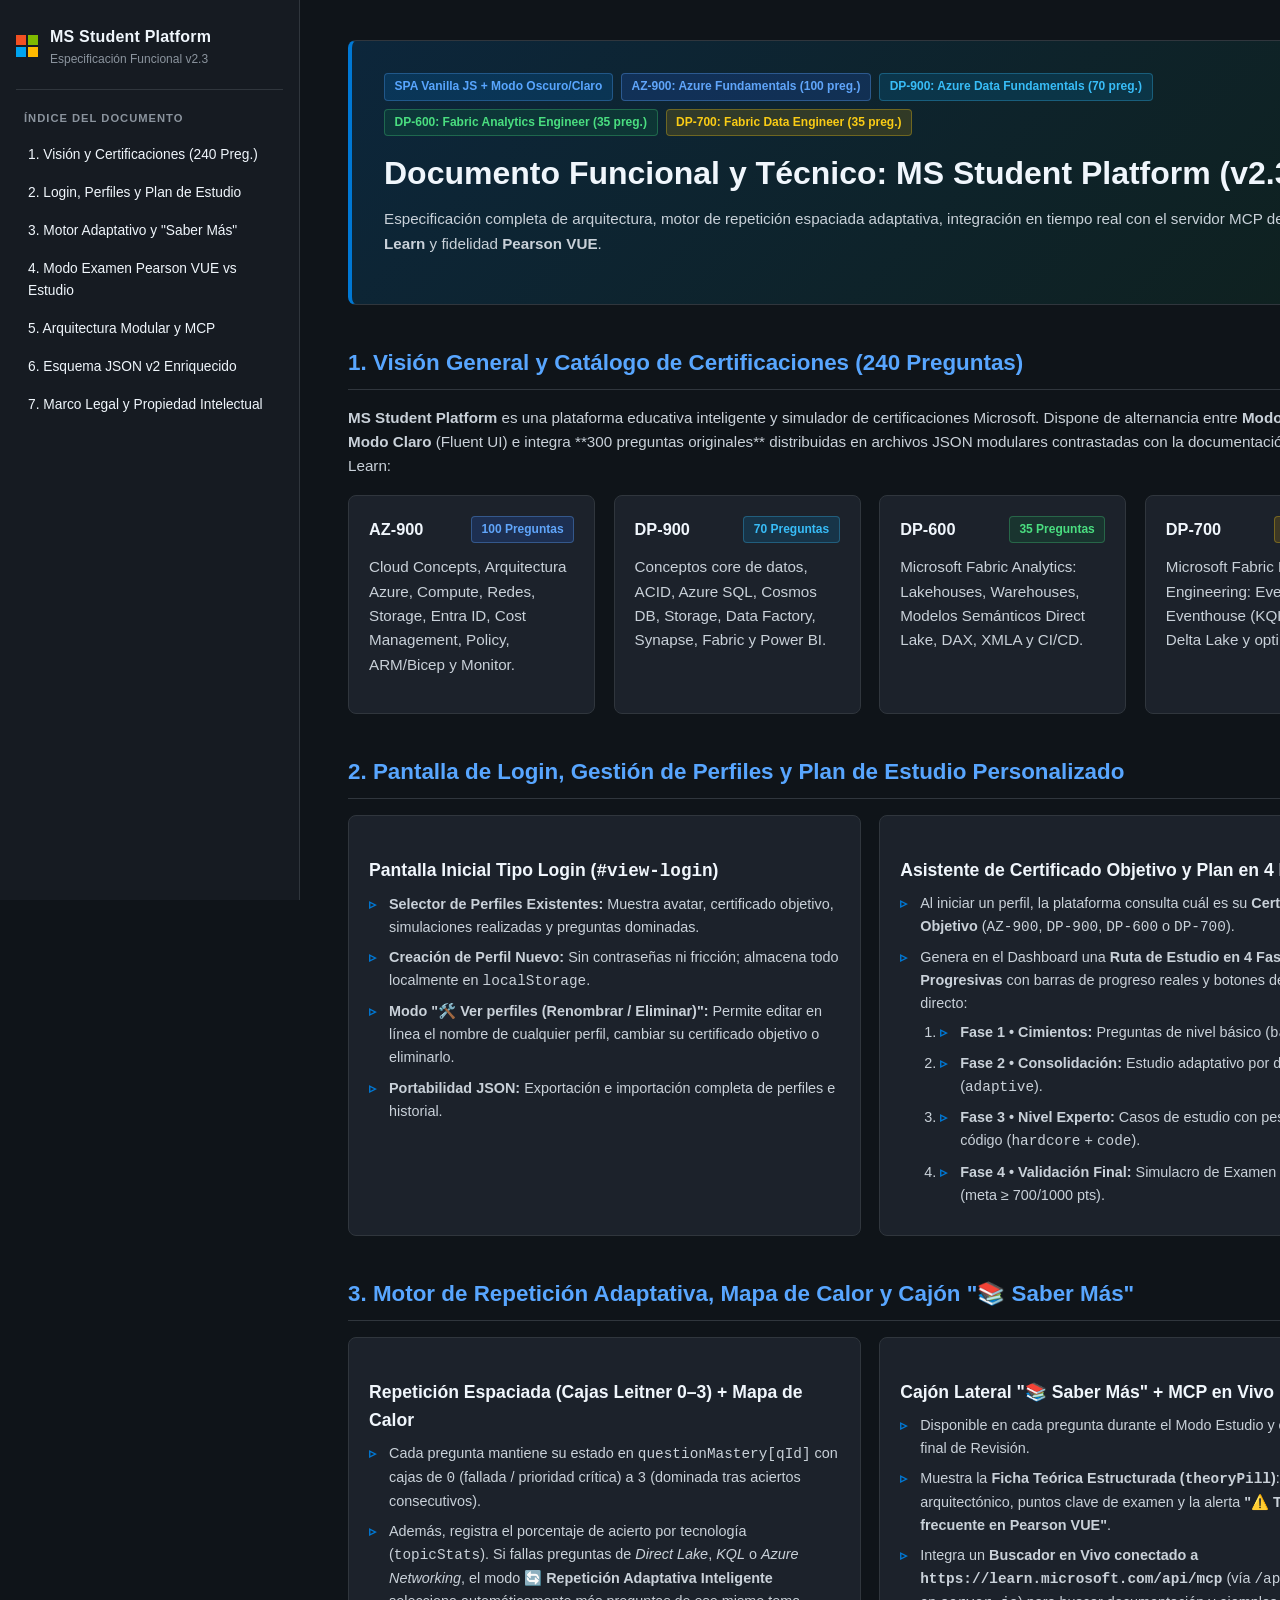
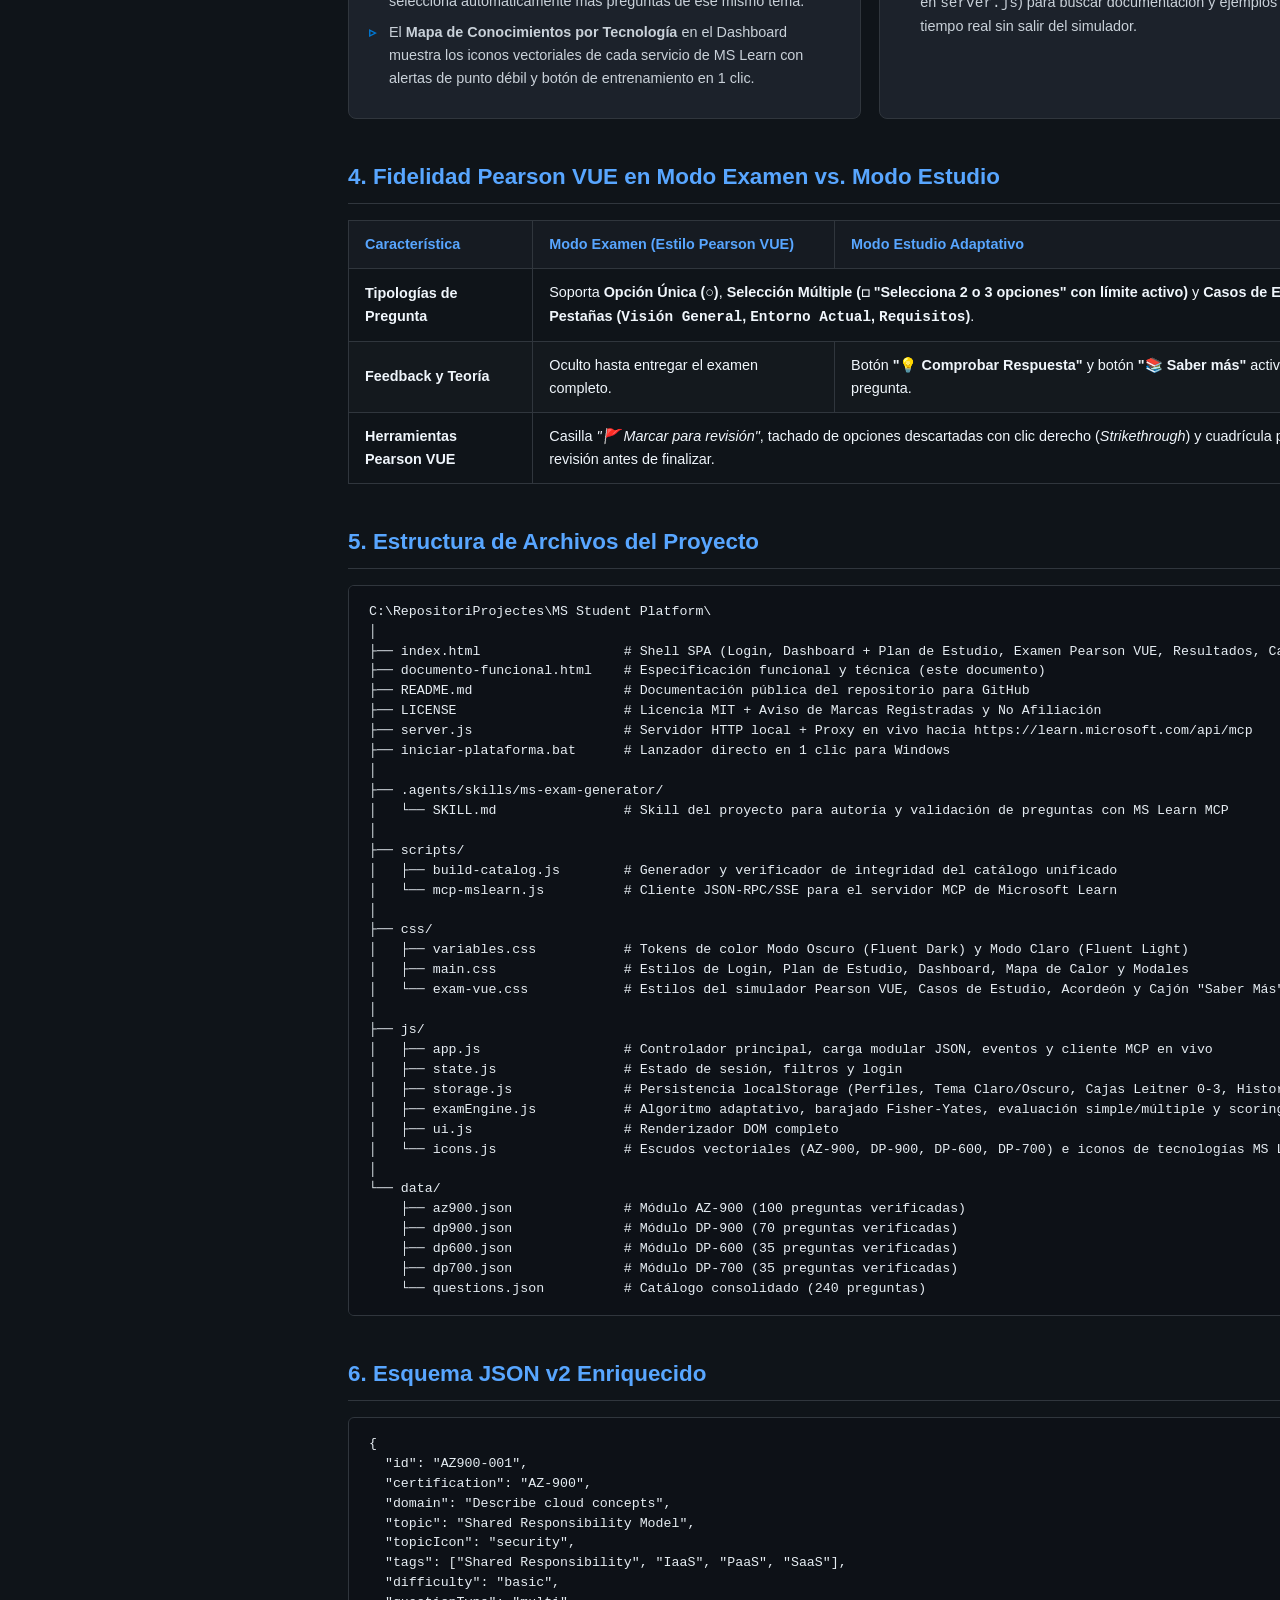
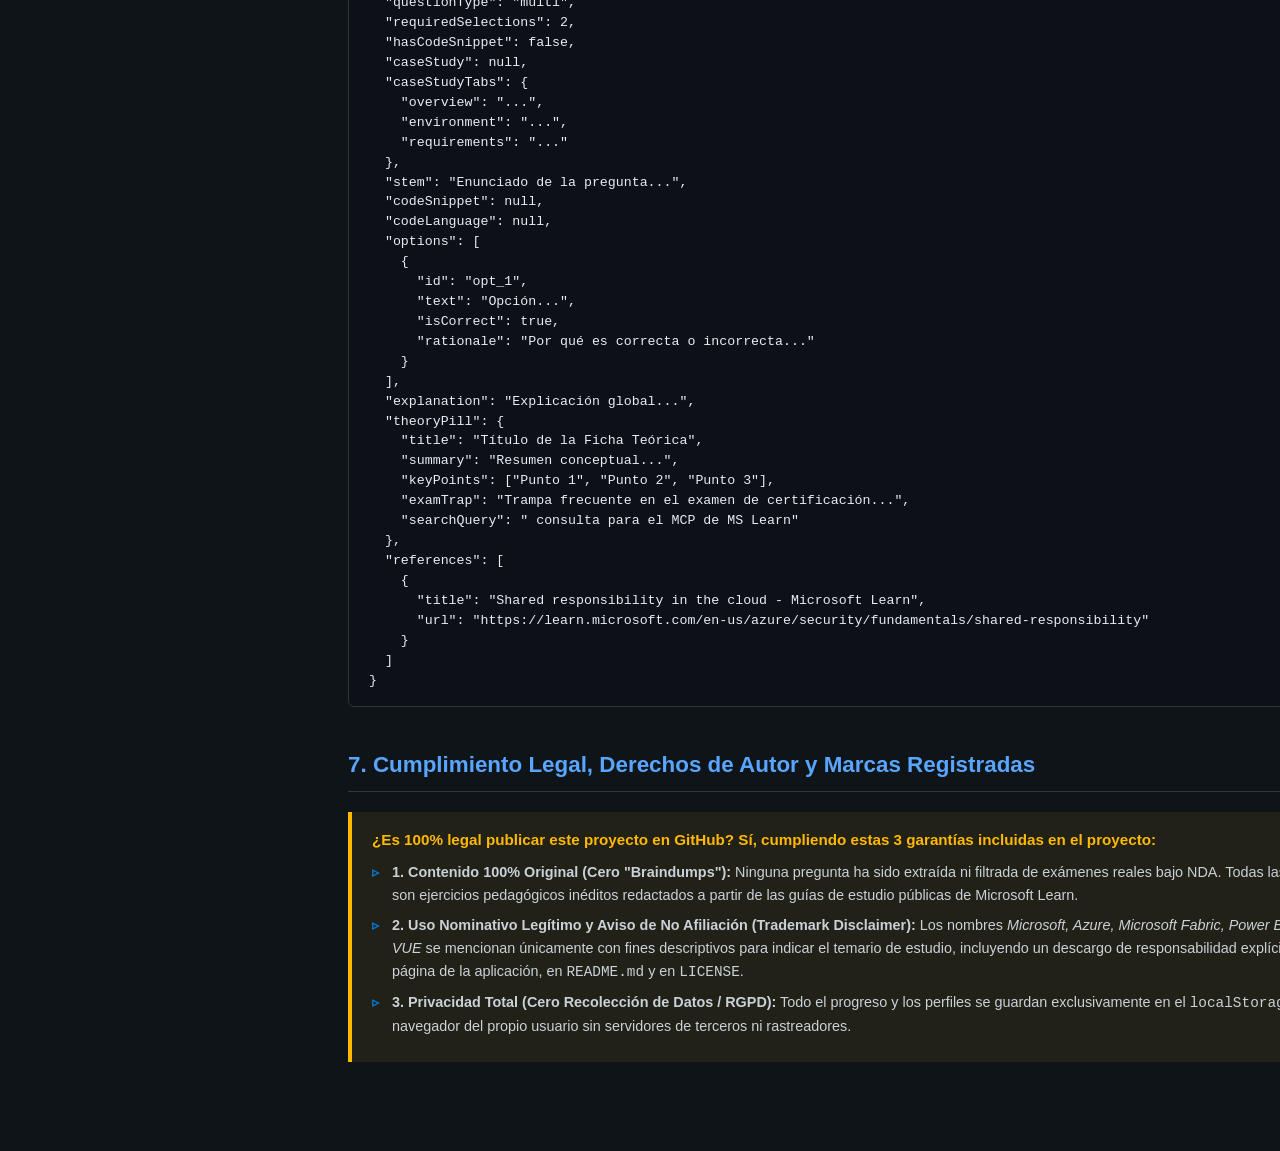
==== commit 888fa8e0: "feat(credibilidad): ajustar terminologia, avisos legales, reporte de errores y metadatos" ====
--- a/documento-funcional.html
+++ b/documento-funcional.html
@@ -1,5 +1,5 @@
 <!DOCTYPE html>
-<html lang="es" class="dark">
+<html lang="es" class="light">
 <head>
   <meta charset="UTF-8" />
   <meta name="viewport" content="width=device-width, initial-scale=1.0" />
@@ -300,7 +300,7 @@
     <section id="vision">
       <h2>1. Visión General y Catálogo de Certificaciones (240 Preguntas)</h2>
       <p>
-        <strong>MS Student Platform</strong> es una plataforma educativa inteligente y simulador de exámenes oficiales de Microsoft. Dispone de alternancia entre <strong>Modo Oscuro y Modo Claro</strong> (Fluent UI) e integra **240 preguntas originales** distribuidas en archivos JSON modulares verificados contra la documentación oficial de Microsoft Learn:
+        <strong>MS Student Platform</strong> es una plataforma educativa inteligente y simulador de certificaciones Microsoft. Dispone de alternancia entre <strong>Modo Oscuro y Modo Claro</strong> (Fluent UI) e integra **300 preguntas originales** distribuidas en archivos JSON modulares contrastadas con la documentación de Microsoft Learn:
       </p>
       <div class="grid-4">
         <div class="card">
@@ -356,7 +356,7 @@
                 <li><strong>Fase 1 • Cimientos:</strong> Preguntas de nivel básico (<code>basic</code>).</li>
                 <li><strong>Fase 2 • Consolidación:</strong> Estudio adaptativo por dominios (<code>adaptive</code>).</li>
                 <li><strong>Fase 3 • Nivel Experto:</strong> Casos de estudio con pestañas y código (<code>hardcore</code> + <code>code</code>).</li>
-                <li><strong>Fase 4 • Validación Final:</strong> Simulacro Oficial Pearson VUE cronometrado (meta &ge; 700/1000 pts).</li>
+                <li><strong>Fase 4 • Validación Final:</strong> Simulacro de Examen cronometrado (meta &ge; 700/1000 pts).</li>
               </ol>
             </li>
           </ul>
@@ -381,7 +381,7 @@
           <ul class="feature-list">
             <li>Disponible en cada pregunta durante el Modo Estudio y en la pantalla final de Revisión.</li>
             <li>Muestra la <strong>Ficha Teórica Estructurada (<code>theoryPill</code>)</strong>: resumen arquitectónico, puntos clave de examen y la alerta <strong>"⚠️ Trampa frecuente en Pearson VUE"</strong>.</li>
-            <li>Integra un <strong>Buscador en Vivo conectado a <code>https://learn.microsoft.com/api/mcp</code></strong> (vía <code>/api/mslearn</code> en <code>server.js</code>) para buscar artículos oficiales y ejemplos de código en tiempo real sin salir del simulador.</li>
+            <li>Integra un <strong>Buscador en Vivo conectado a <code>https://learn.microsoft.com/api/mcp</code></strong> (vía <code>/api/mslearn</code> en <code>server.js</code>) para buscar documentación y ejemplos de código en tiempo real sin salir del simulador.</li>
           </ul>
         </div>
       </div>
@@ -394,7 +394,7 @@
         <thead>
           <tr>
             <th>Característica</th>
-            <th>Modo Examen Oficial (Pearson VUE)</th>
+            <th>Modo Examen (Estilo Pearson VUE)</th>
             <th>Modo Estudio Adaptativo</th>
           </tr>
         </thead>
@@ -433,10 +433,11 @@
 ├── iniciar-plataforma.bat      # Lanzador directo en 1 clic para Windows
 │
 ├── .agents/skills/ms-exam-generator/
-│   └── SKILL.md                # Skill oficial del proyecto para autoría y validación de preguntas con MS Learn MCP
+│   └── SKILL.md                # Skill del proyecto para autoría y validación de preguntas con MS Learn MCP
 │
 ├── scripts/
-│   └── mcp-mslearn.js          # Cliente JSON-RPC/SSE para el servidor MCP oficial de Microsoft Learn
+│   ├── build-catalog.js        # Generador y verificador de integridad del catálogo unificado
+│   └── mcp-mslearn.js          # Cliente JSON-RPC/SSE para el servidor MCP de Microsoft Learn
 │
 ├── css/
 │   ├── variables.css           # Tokens de color Modo Oscuro (Fluent Dark) y Modo Claro (Fluent Light)
@@ -495,7 +496,7 @@
     "title": "Título de la Ficha Teórica",
     "summary": "Resumen conceptual...",
     "keyPoints": ["Punto 1", "Punto 2", "Punto 3"],
-    "examTrap": "Trampa frecuente en el examen oficial...",
+    "examTrap": "Trampa frecuente en el examen de certificación...",
     "searchQuery": " consulta para el MCP de MS Learn"
   },
   "references": [
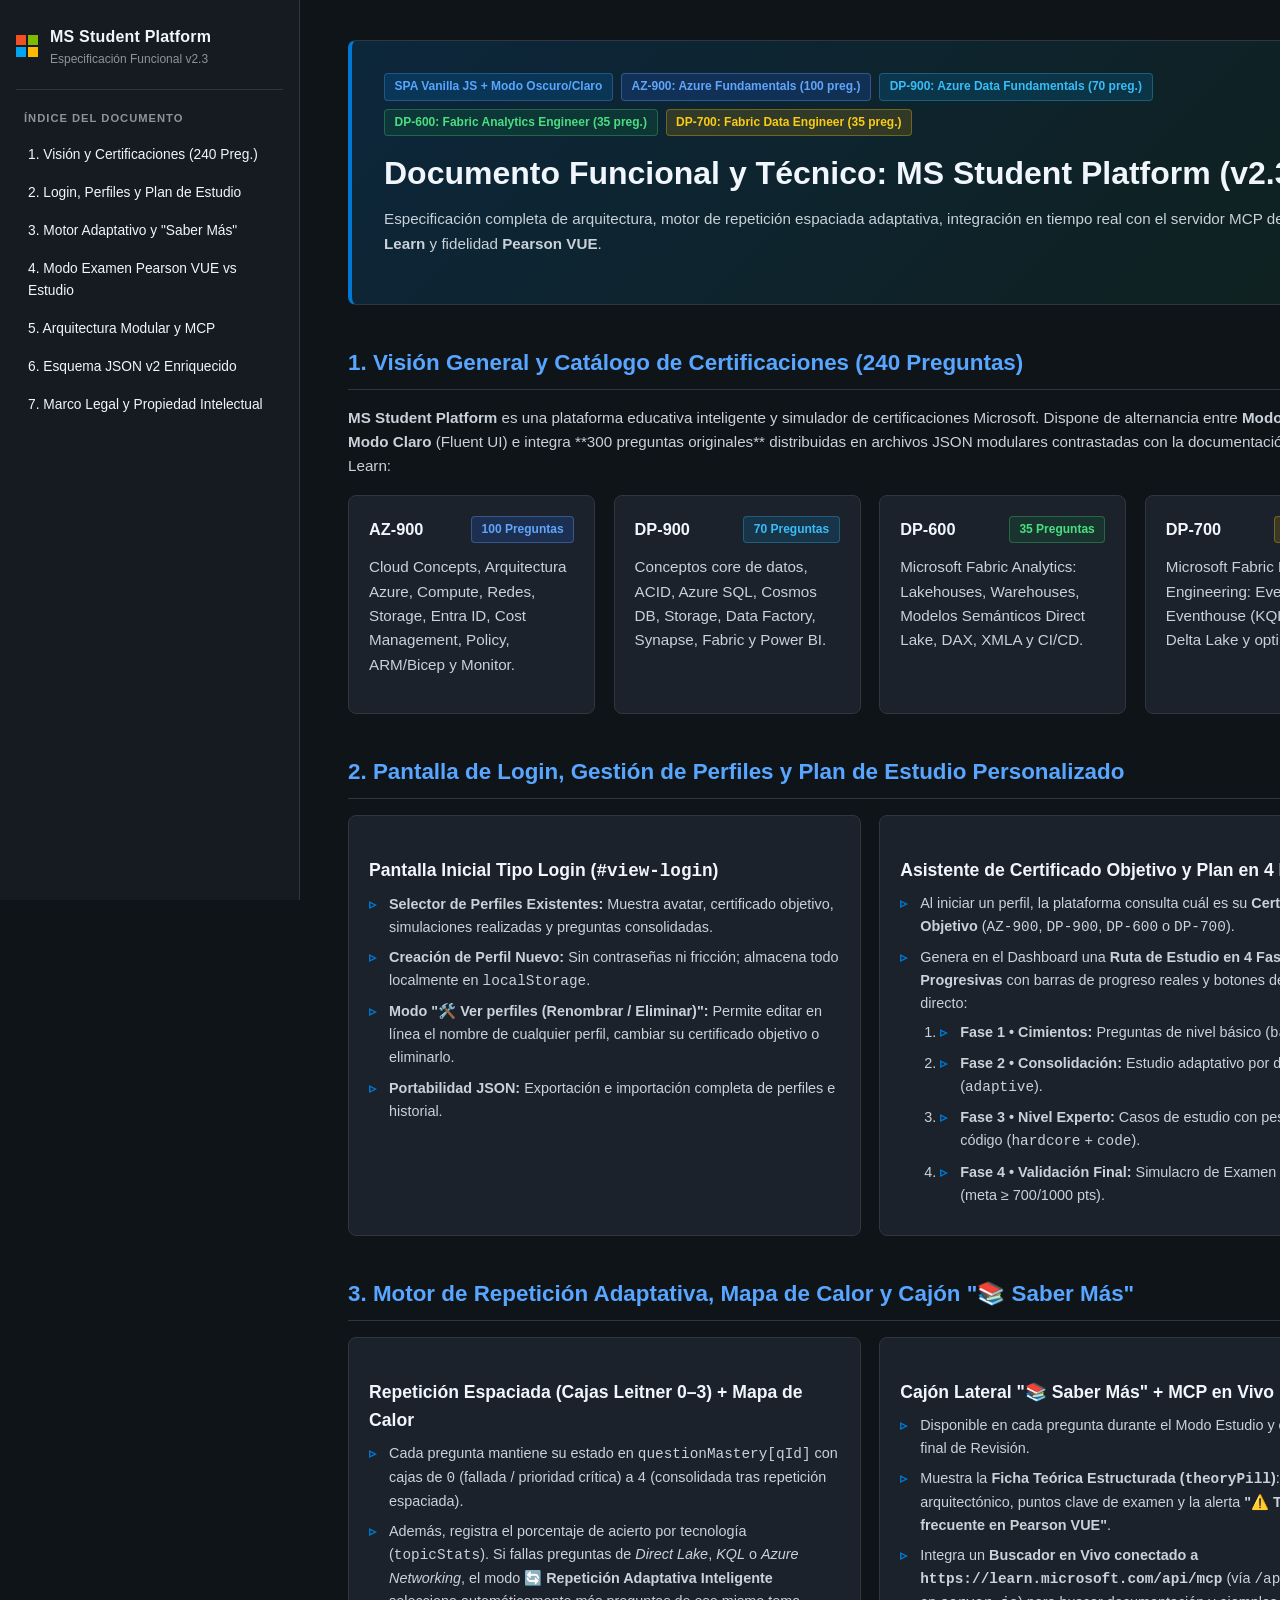
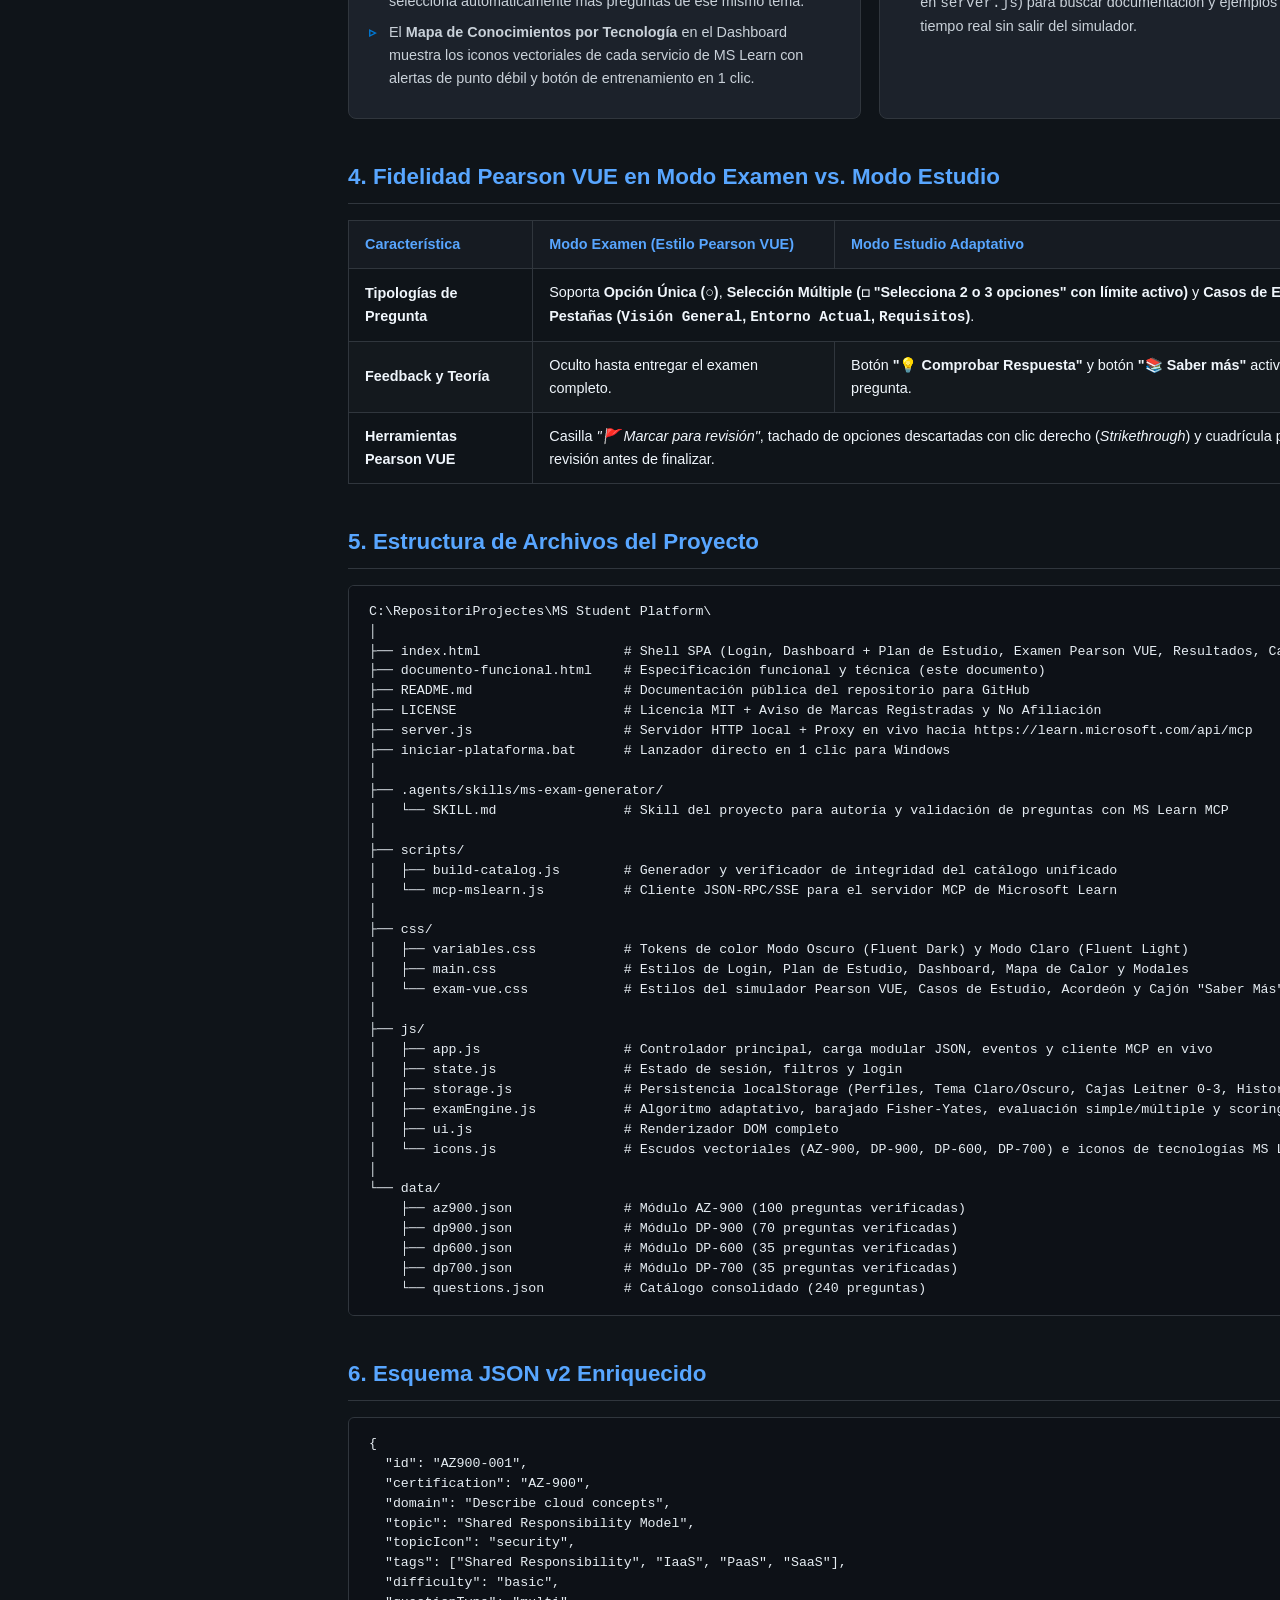
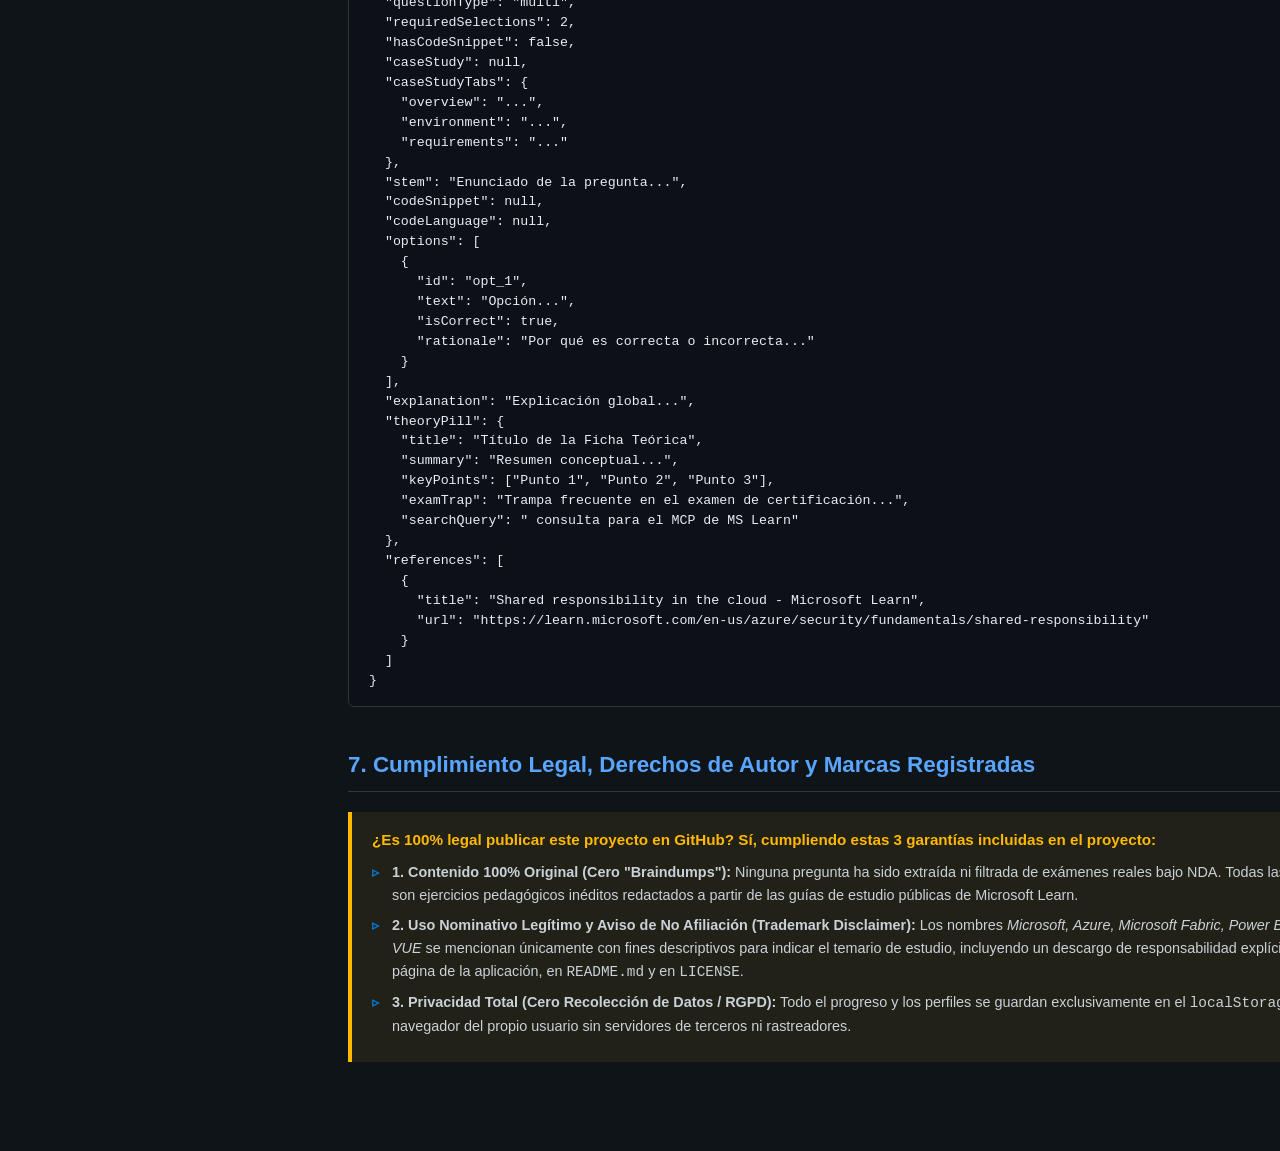
==== commit 4667cbac: "Release v3.2.0: MS Student Platform (520 questions, PL-300 full bank, rigorous distractors & login c" ====
--- a/documento-funcional.html
+++ b/documento-funcional.html
@@ -341,7 +341,7 @@
         <div class="card">
           <h3>Pantalla Inicial Tipo Login (<code>#view-login</code>)</h3>
           <ul class="feature-list">
-            <li><strong>Selector de Perfiles Existentes:</strong> Muestra avatar, certificado objetivo, simulaciones realizadas y preguntas dominadas.</li>
+            <li><strong>Selector de Perfiles Existentes:</strong> Muestra avatar, certificado objetivo, simulaciones realizadas y preguntas consolidadas.</li>
             <li><strong>Creación de Perfil Nuevo:</strong> Sin contraseñas ni fricción; almacena todo localmente en <code>localStorage</code>.</li>
             <li><strong>Modo "🛠️ Ver perfiles (Renombrar / Eliminar)":</strong> Permite editar en línea el nombre de cualquier perfil, cambiar su certificado objetivo o eliminarlo.</li>
             <li><strong>Portabilidad JSON:</strong> Exportación e importación completa de perfiles e historial.</li>
@@ -371,7 +371,7 @@
         <div class="card">
           <h3>Repetición Espaciada (Cajas Leitner 0–3) + Mapa de Calor</h3>
           <ul class="feature-list">
-            <li>Cada pregunta mantiene su estado en <code>questionMastery[qId]</code> con cajas de <code>0</code> (fallada / prioridad crítica) a <code>3</code> (dominada tras aciertos consecutivos).</li>
+            <li>Cada pregunta mantiene su estado en <code>questionMastery[qId]</code> con cajas de <code>0</code> (fallada / prioridad crítica) a <code>4</code> (consolidada tras repetición espaciada).</li>
             <li>Además, registra el porcentaje de acierto por tecnología (<code>topicStats</code>). Si fallas preguntas de <em>Direct Lake</em>, <em>KQL</em> o <em>Azure Networking</em>, el modo <strong>🔄 Repetición Adaptativa Inteligente</strong> selecciona automáticamente más preguntas de ese mismo tema.</li>
             <li>El <strong>Mapa de Conocimientos por Tecnología</strong> en el Dashboard muestra los iconos vectoriales de cada servicio de MS Learn con alertas de punto débil y botón de entrenamiento en 1 clic.</li>
           </ul>
